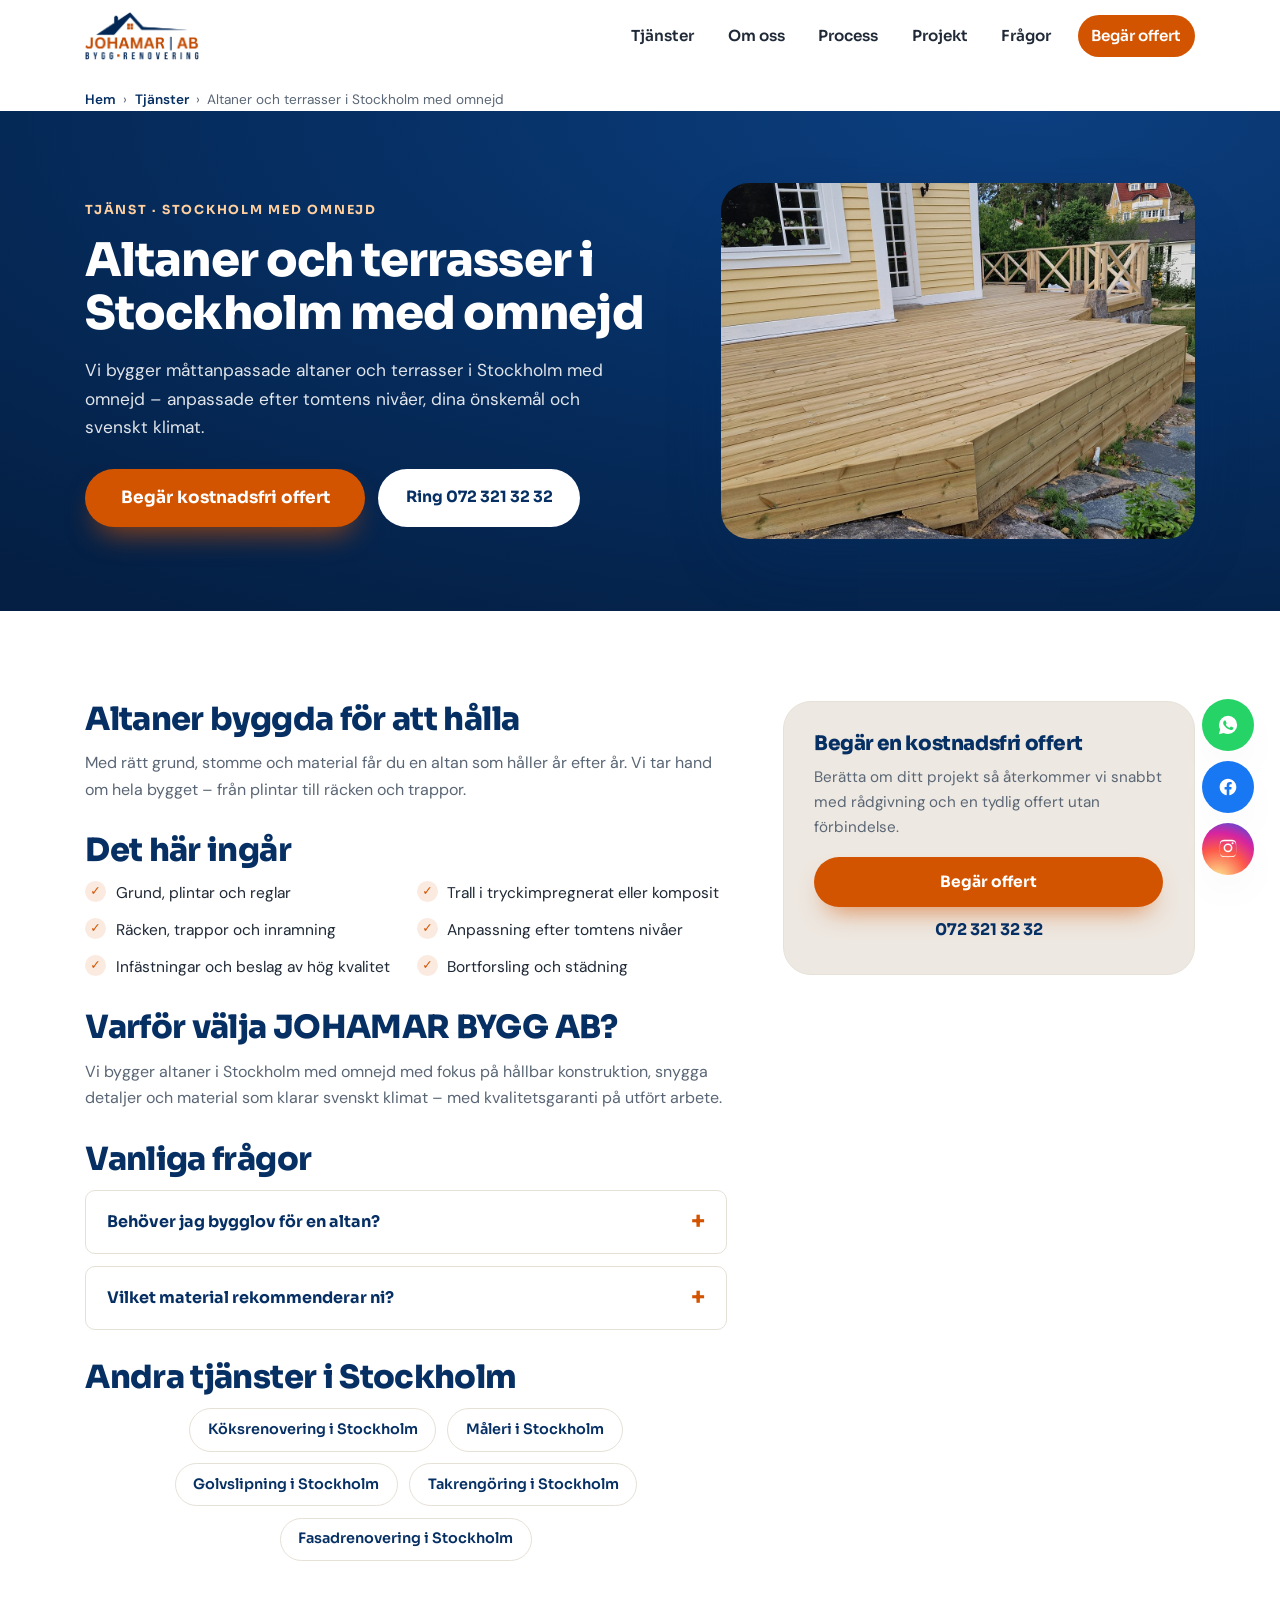
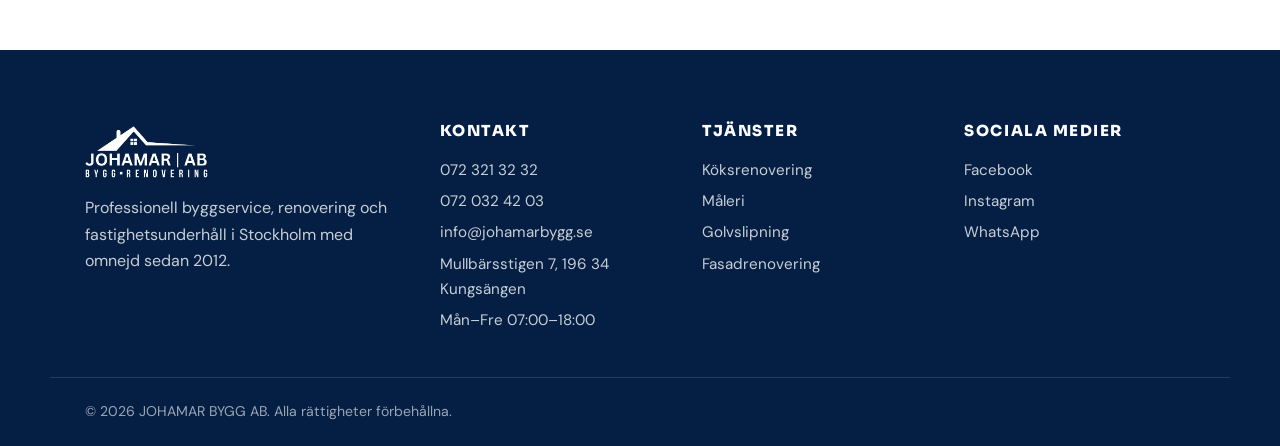
==== altan-terrass-stockholm.html @ b58e9bb3 "Initial commit: JOHAMAR BYGG AB – webbplats Enkelsidig sajt (HTML/CSS/JS) med tjänster, projektgalle" ====
<!doctype html>
<html lang="sv">
  <head>
    <meta charset="utf-8">
    <meta name="viewport" content="width=device-width, initial-scale=1">
    <title>Altanbygge och terrass i Stockholm med omnejd | JOHAMAR BYGG AB</title>
    <meta name="description" content="Altanbygge och terrasser i Stockholm med omnejd. Måttbyggda altaner i trä för svenskt klimat och lång hållbarhet. Begär kostnadsfri offert.">
    <meta name="theme-color" content="#062f63">
    <link rel="canonical" href="https://johamarbygg.se/altan-terrass-stockholm.html">
    <meta property="og:type" content="article">
    <meta property="og:title" content="Altanbygge och terrass i Stockholm med omnejd | JOHAMAR BYGG AB">
    <meta property="og:description" content="Altanbygge och terrasser i Stockholm med omnejd. Måttbyggda altaner i trä för svenskt klimat och lång hållbarhet. Begär kostnadsfri offert.">
    <meta property="og:image" content="assets/projects/altan-terrass-stockholm.jpg">
    <meta property="og:locale" content="sv_SE">
    <link rel="icon" href="assets/favicon.ico" sizes="any">
    <link rel="icon" type="image/png" sizes="32x32" href="assets/favicon-32.png">
    <link rel="apple-touch-icon" sizes="180x180" href="assets/apple-touch-icon.png">
    <link rel="preconnect" href="https://fonts.googleapis.com">
    <link rel="preconnect" href="https://fonts.gstatic.com" crossorigin>
    <link rel="stylesheet" href="https://fonts.googleapis.com/css2?family=Sora:wght@600;700;800&family=DM+Sans:wght@400;500;600&display=swap">
    <link rel="stylesheet" href="styles.css">
    <script type="application/ld+json">
    {"@context":"https://schema.org","@type":"Service","name":"Altaner och terrasser","serviceType":"Altaner och terrasser","description":"Altanbygge och terrasser i Stockholm med omnejd. Måttbyggda altaner i trä för svenskt klimat och lång hållbarhet. Begär kostnadsfri offert.","image":"https://johamarbygg.se/assets/projects/altan-terrass-stockholm.jpg","areaServed":["Stockholm","Stockholm med omnejd"],"provider":{"@type":"HomeAndConstructionBusiness","name":"JOHAMAR BYGG AB","telephone":"+46723213232","email":"info@johamarbygg.se","url":"https://johamarbygg.se/","address":{"@type":"PostalAddress","streetAddress":"Mullbärsstigen 7","postalCode":"196 34","addressLocality":"Kungsängen","addressCountry":"SE"}}}
    </script>
    <script type="application/ld+json">
    {"@context":"https://schema.org","@type":"BreadcrumbList","itemListElement":[{"@type":"ListItem","position":1,"name":"Hem","item":"https://johamarbygg.se/"},{"@type":"ListItem","position":2,"name":"Tjänster","item":"https://johamarbygg.se/#tjanster"},{"@type":"ListItem","position":3,"name":"Altaner och terrasser i Stockholm med omnejd"}]}
    </script>
  </head>
  <body>
    <a class="skip-link" href="#main">Hoppa till innehåll</a>

    <header class="site-header" data-header>
      <nav class="nav container" aria-label="Huvudmeny">
        <a class="brand" href="index.html" aria-label="JOHAMAR BYGG AB startsida">
          <img class="brand-logo" src="assets/logo-johamar-full.png" alt="JOHAMAR BYGG AB – Bygg & Renovering logotyp" width="190" height="80">
        </a>
        <button class="nav-toggle" type="button" aria-label="Öppna meny" aria-expanded="false" aria-controls="nav-menu" data-nav-toggle>
          <span></span><span></span><span></span>
        </button>
        <div class="nav-menu" id="nav-menu" data-nav-menu>
          <a href="index.html#tjanster">Tjänster</a>
          <a href="index.html#om-oss">Om oss</a>
          <a href="index.html#process">Process</a>
          <a href="index.html#projekt">Projekt</a>
          <a href="index.html#faq">Frågor</a>
          <a href="index.html#kontakt" class="nav-cta">Begär offert</a>
        </div>
      </nav>
    </header>

    <nav class="breadcrumb container" aria-label="Brödsmulor">
      <ol>
        <li><a href="index.html">Hem</a></li>
        <li><a href="index.html#tjanster">Tjänster</a></li>
        <li aria-current="page">Altaner och terrasser i Stockholm med omnejd</li>
      </ol>
    </nav>

    <main id="main">
      <section class="lp-hero">
        <div class="container">
          <div class="lp-hero-text">
            <p class="eyebrow eyebrow-light">Tjänst · Stockholm med omnejd</p>
            <h1>Altaner och terrasser i Stockholm med omnejd</h1>
            <p class="lp-hero-lead">Vi bygger måttanpassade altaner och terrasser i Stockholm med omnejd – anpassade efter tomtens nivåer, dina önskemål och svenskt klimat.</p>
            <div class="lp-hero-actions">
              <a class="btn btn-primary btn-lg" href="index.html#kontakt">Begär kostnadsfri offert</a>
              <a class="btn btn-secondary" href="tel:+46723213232">Ring 072 321 32 32</a>
            </div>
          </div>
          <div class="lp-hero-media">
            <img src="assets/projects/altan-terrass-stockholm.jpg" alt="Nybyggd altan och terrass i trä vid villa i Stockholm med omnejd – JOHAMAR BYGG AB" width="1200" height="1600" fetchpriority="high">
          </div>
        </div>
      </section>

      <section class="section">
        <div class="container lp-layout">
          <div class="lp-body">
            <h2>Altaner byggda för att hålla</h2>
            <p>Med rätt grund, stomme och material får du en altan som håller år efter år. Vi tar hand om hela bygget – från plintar till räcken och trappor.</p>
            <h2>Det här ingår</h2>
            <ul class="lp-checklist"><li>Grund, plintar och reglar</li>
              <li>Trall i tryckimpregnerat eller komposit</li>
              <li>Räcken, trappor och inramning</li>
              <li>Anpassning efter tomtens nivåer</li>
              <li>Infästningar och beslag av hög kvalitet</li>
              <li>Bortforsling och städning</li></ul>
            <h2>Varför välja JOHAMAR BYGG AB?</h2>
            <p>Vi bygger altaner i Stockholm med omnejd med fokus på hållbar konstruktion, snygga detaljer och material som klarar svenskt klimat – med kvalitetsgaranti på utfört arbete.</p>
            <h2>Vanliga frågor</h2>
            <div class="faq-list"><details><summary>Behöver jag bygglov för en altan?</summary><p>Det beror på höjd, storlek och placering. Vi hjälper dig att bedöma om bygglov eller anmälan krävs.</p></details>
              <details><summary>Vilket material rekommenderar ni?</summary><p>Vi använder tryckimpregnerat trä eller komposit beroende på dina önskemål om utseende och underhåll.</p></details></div>
            <h2>Andra tjänster i Stockholm</h2>
            <ul class="lp-links"><li><a class="lp-link-pill" href="koksrenovering-stockholm.html">Köksrenovering i Stockholm</a></li>
              <li><a class="lp-link-pill" href="maleri-stockholm.html">Måleri i Stockholm</a></li>
              <li><a class="lp-link-pill" href="golvslipning-stockholm.html">Golvslipning i Stockholm</a></li>
              <li><a class="lp-link-pill" href="takrengoring-stockholm.html">Takrengöring i Stockholm</a></li>
              <li><a class="lp-link-pill" href="fasadrenovering-stockholm.html">Fasadrenovering i Stockholm</a></li></ul>
          </div>
          <aside class="lp-aside">
            <h2>Begär en kostnadsfri offert</h2>
            <p>Berätta om ditt projekt så återkommer vi snabbt med rådgivning och en tydlig offert utan förbindelse.</p>
            <a class="btn btn-primary" href="index.html#kontakt">Begär offert</a>
            <a class="lp-aside-phone" href="tel:+46723213232">072 321 32 32</a>
          </aside>
        </div>
      </section>
    </main>

    <footer class="site-footer">
      <div class="container footer-grid">
        <div>
          <a class="brand footer-brand" href="index.html" aria-label="JOHAMAR BYGG AB startsida">
            <img class="brand-logo footer-logo" src="assets/logo-johamar-full.png" alt="JOHAMAR BYGG AB – Bygg & Renovering logotyp" width="190" height="80">
          </a>
          <p>Professionell byggservice, renovering och fastighetsunderhåll i Stockholm med omnejd sedan 2012.</p>
        </div>
        <div>
          <h2>Kontakt</h2>
          <a href="tel:+46723213232">072 321 32 32</a>
          <a href="tel:+46720324203">072 032 42 03</a>
          <a href="mailto:info@johamarbygg.se">info@johamarbygg.se</a>
          <span>Mullbärsstigen 7, 196 34 Kungsängen</span>
          <span>Mån–Fre 07:00–18:00</span>
        </div>
        <div>
          <h2>Tjänster</h2>
          <a href="koksrenovering-stockholm.html">Köksrenovering</a>
          <a href="maleri-stockholm.html">Måleri</a>
          <a href="golvslipning-stockholm.html">Golvslipning</a>
          <a href="fasadrenovering-stockholm.html">Fasadrenovering</a>
        </div>
        <div>
          <h2>Sociala medier</h2>
          <a href="https://www.facebook.com/profile.php?id=100091965529718" target="_blank" rel="noopener">Facebook</a>
          <a href="https://www.instagram.com/johamarbygg" target="_blank" rel="noopener">Instagram</a>
          <a href="https://wa.me/46723213232" target="_blank" rel="noopener">WhatsApp</a>
        </div>
      </div>
      <div class="container footer-bottom">
        <span>&copy; <span data-year></span> JOHAMAR BYGG AB. Alla rättigheter förbehållna.</span>
      </div>
    </footer>

    <div class="floating-actions" aria-label="Snabbkontakt">
      <a class="float-btn whatsapp" href="https://wa.me/46723213232" target="_blank" rel="noopener" aria-label="Kontakta oss på WhatsApp">
        <svg viewBox="0 0 24 24" width="22" height="22" aria-hidden="true" focusable="false"><path fill="currentColor" d="M12.04 2A9.93 9.93 0 0 0 2.1 11.94a9.82 9.82 0 0 0 1.34 4.96L2 22l5.25-1.38a9.94 9.94 0 0 0 4.79 1.22h.01A9.93 9.93 0 0 0 22 11.95 9.93 9.93 0 0 0 12.04 2Zm5.8 14.06c-.24.69-1.4 1.32-1.94 1.36-.5.05-.98.23-3.3-.69-2.78-1.1-4.55-3.96-4.69-4.14-.14-.18-1.13-1.5-1.13-2.86 0-1.36.71-2.03.97-2.31.24-.27.53-.34.71-.34l.51.01c.16.01.39-.06.6.46.24.58.81 2 .88 2.15.07.14.12.31.02.49-.09.18-.14.29-.27.45-.14.16-.29.36-.41.48-.14.14-.28.29-.12.57.16.27.71 1.17 1.53 1.9 1.05.94 1.94 1.23 2.21 1.37.27.14.43.12.59-.07.16-.18.68-.79.86-1.07.18-.27.36-.22.6-.13.24.09 1.55.73 1.81.86.27.14.45.2.51.31.07.11.07.64-.17 1.32Z"/></svg>
      </a>
      <a class="float-btn facebook" href="https://www.facebook.com/profile.php?id=100091965529718" target="_blank" rel="noopener" aria-label="Besök oss på Facebook">
        <svg viewBox="0 0 24 24" width="20" height="20" aria-hidden="true" focusable="false"><path fill="currentColor" d="M22 12.06C22 6.5 17.52 2 12 2S2 6.5 2 12.06c0 5 3.66 9.15 8.44 9.94v-7.03H7.9v-2.9h2.54V9.85c0-2.51 1.49-3.9 3.78-3.9 1.1 0 2.24.2 2.24.2v2.46h-1.26c-1.24 0-1.63.78-1.63 1.57v1.88h2.78l-.44 2.9h-2.34V22c4.78-.79 8.43-4.94 8.43-9.94Z"/></svg>
      </a>
      <a class="float-btn instagram" href="https://www.instagram.com/johamarbygg" target="_blank" rel="noopener" aria-label="Besök oss på Instagram">
        <svg viewBox="0 0 24 24" width="20" height="20" aria-hidden="true" focusable="false"><path fill="currentColor" d="M12 2.16c3.2 0 3.58.01 4.85.07 1.17.05 1.8.25 2.23.41.56.22.96.48 1.38.9.42.42.68.82.9 1.38.16.42.36 1.06.41 2.23.06 1.27.07 1.65.07 4.85s-.01 3.58-.07 4.85c-.05 1.17-.25 1.8-.41 2.23-.22.56-.48.96-.9 1.38-.42.42-.82.68-1.38.9-.42.16-1.06.36-2.23.41-1.27.06-1.65.07-4.85.07s-3.58-.01-4.85-.07c-1.17-.05-1.8-.25-2.23-.41a3.72 3.72 0 0 1-1.38-.9 3.72 3.72 0 0 1-.9-1.38c-.16-.42-.36-1.06-.41-2.23C2.17 15.58 2.16 15.2 2.16 12s.01-3.58.07-4.85c.05-1.17.25-1.8.41-2.23.22-.56.48-.96.9-1.38.42-.42.82-.68 1.38-.9.42-.16 1.06-.36 2.23-.41C8.42 2.17 8.8 2.16 12 2.16Zm0 1.62c-3.15 0-3.5.01-4.74.07-1.14.05-1.76.24-2.17.4-.55.21-.94.47-1.35.88-.41.41-.67.8-.88 1.35-.16.41-.35 1.03-.4 2.17-.06 1.24-.07 1.59-.07 4.74s.01 3.5.07 4.74c.05 1.14.24 1.76.4 2.17.21.55.47.94.88 1.35.41.41.8.67 1.35.88.41.16 1.03.35 2.17.4 1.24.06 1.59.07 4.74.07s3.5-.01 4.74-.07c1.14-.05 1.76-.24 2.17-.4.55-.21.94-.47 1.35-.88.41-.41.67-.8.88-1.35.16-.41.35-1.03.4-2.17.06-1.24.07-1.59.07-4.74s-.01-3.5-.07-4.74c-.05-1.14-.24-1.76-.4-2.17a3.64 3.64 0 0 0-.88-1.35 3.64 3.64 0 0 0-1.35-.88c-.41-.16-1.03-.35-2.17-.4-1.24-.06-1.59-.07-4.74-.07Zm0 2.76a5.3 5.3 0 1 0 0 10.6 5.3 5.3 0 0 0 0-10.6Zm0 8.74a3.44 3.44 0 1 1 0-6.88 3.44 3.44 0 0 1 0 6.88Zm6.74-8.94a1.24 1.24 0 1 1-2.48 0 1.24 1.24 0 0 1 2.48 0Z"/></svg>
      </a>
    </div>

    <script src="script.js" defer></script>
  </body>
</html>
---- styles.css ----
/* ===========================================================
   JOHAMAR BYGG AB — styles.css
   Premium, mobil-först, byggfirma i Stockholm
   =========================================================== */

:root {
  /* Varumärkesfärger från logotypen */
  --brand: #062f63;          /* marinblå */
  --brand-dark: #041f43;
  --brand-2: #d35400;        /* orange */
  --brand-2-dark: #b8480a;

  /* Neutraler */
  --ink: #1f2937;
  --muted: #5a6675;
  --line: #e6e1d7;
  --bg: #ffffff;
  --bg-soft: #f4f1ea;       /* varm greige */
  --bg-panel: #ece7dd;      /* greige panel */
  --canvas: #ede8e1;        /* off-white från publicerad sajt */
  --white: #ffffff;

  /* Form & yta */
  --radius: 16px;
  --radius-sm: 10px;
  --radius-lg: 28px;
  --shadow-sm: 0 2px 8px rgba(6, 47, 99, 0.06);
  --shadow: 0 18px 40px -20px rgba(6, 47, 99, 0.35);
  --shadow-lg: 0 30px 70px -30px rgba(6, 47, 99, 0.45);

  /* Typografi */
  --font-head: "Sora", system-ui, -apple-system, "Segoe UI", sans-serif;
  --font-body: "DM Sans", system-ui, -apple-system, "Segoe UI", sans-serif;

  /* Layout */
  --container: 1180px;
  --gutter: clamp(1.1rem, 4vw, 2.2rem);
  --section-y: clamp(3.5rem, 7vw, 6rem);

  --transition: 220ms cubic-bezier(0.4, 0, 0.2, 1);
}

/* ---------- Reset ---------- */
*,
*::before,
*::after { box-sizing: border-box; }

* { margin: 0; }

html {
  scroll-behavior: smooth;
  scroll-padding-top: 88px;
  -webkit-text-size-adjust: 100%;
}

body {
  font-family: var(--font-body);
  color: var(--ink);
  background: var(--bg);
  line-height: 1.65;
  font-size: 1rem;
  -webkit-font-smoothing: antialiased;
  text-rendering: optimizeLegibility;
}

img {
  max-width: 100%;
  display: block;
  height: auto;
}

a { color: inherit; text-decoration: none; }

h1, h2, h3 {
  font-family: var(--font-head);
  line-height: 1.15;
  color: var(--brand);
  letter-spacing: -0.02em;
  font-weight: 800;
}

@media (prefers-reduced-motion: reduce) {
  html { scroll-behavior: auto; }
  *, *::before, *::after {
    animation-duration: 0.01ms !important;
    transition-duration: 0.01ms !important;
  }
}

/* ---------- Hjälpklasser ---------- */
.container {
  width: 100%;
  max-width: var(--container);
  margin-inline: auto;
  padding-inline: var(--gutter);
}

.section {
  padding-block: var(--section-y);
}

.section-heading {
  max-width: 680px;
  margin-bottom: clamp(2rem, 4vw, 3rem);
}

.section-heading h2 { font-size: clamp(1.7rem, 3.5vw, 2.5rem); }

.section-heading p {
  margin-top: 0.85rem;
  color: var(--muted);
  font-size: 1.05rem;
}

.eyebrow {
  display: inline-block;
  font-family: var(--font-head);
  font-weight: 700;
  font-size: 0.78rem;
  text-transform: uppercase;
  letter-spacing: 0.14em;
  color: var(--brand-2);
  margin-bottom: 0.85rem;
}

.eyebrow-light { color: #ffcf9e; }

.text-link {
  display: inline-flex;
  align-items: center;
  gap: 0.4rem;
  font-weight: 600;
  color: var(--brand-2);
  border-bottom: 2px solid transparent;
  transition: border-color var(--transition);
}
.text-link::after { content: "→"; transition: transform var(--transition); }
.text-link:hover { border-color: var(--brand-2); }
.text-link:hover::after { transform: translateX(3px); }

.skip-link {
  position: absolute;
  left: -999px;
  top: 0;
  z-index: 200;
  background: var(--brand);
  color: var(--white);
  padding: 0.7rem 1.1rem;
  border-radius: 0 0 var(--radius-sm) 0;
}
.skip-link:focus { left: 0; }

/* ---------- Knappar ---------- */
.btn {
  --btn-bg: var(--brand-2);
  --btn-fg: var(--white);
  display: inline-flex;
  align-items: center;
  justify-content: center;
  gap: 0.5rem;
  font-family: var(--font-head);
  font-weight: 700;
  font-size: 0.97rem;
  line-height: 1;
  padding: 0.95rem 1.6rem;
  border-radius: 999px;
  border: 2px solid transparent;
  background: var(--btn-bg);
  color: var(--btn-fg);
  cursor: pointer;
  transition: transform var(--transition), box-shadow var(--transition),
    background var(--transition), color var(--transition);
}
.btn:hover { transform: translateY(-2px); }
.btn:focus-visible {
  outline: 3px solid var(--brand-2);
  outline-offset: 3px;
}

.btn-primary {
  --btn-bg: var(--brand-2);
  box-shadow: 0 14px 26px -12px rgba(211, 84, 0, 0.7);
}
.btn-primary:hover { background: var(--brand-2-dark); }

.btn-secondary {
  --btn-bg: var(--white);
  --btn-fg: var(--brand);
}
.btn-secondary:hover { background: #eef2f8; }

.btn-ghost {
  --btn-bg: transparent;
  --btn-fg: var(--white);
  border-color: rgba(255, 255, 255, 0.55);
}
.btn-ghost:hover { background: rgba(255, 255, 255, 0.12); }

.btn-dark {
  --btn-bg: var(--brand);
  --btn-fg: var(--white);
}
.btn-dark:hover { background: var(--brand-dark); }

.full { width: 100%; }

/* Större primär-CTA för konvertering */
.btn-lg {
  padding: 1.15rem 2.1rem;
  font-size: 1.06rem;
  box-shadow: 0 16px 30px -12px rgba(211, 84, 0, 0.75);
}

/* ---------- Header / Navigation ---------- */
.site-header {
  position: sticky;
  top: 0;
  z-index: 100;
  background: rgba(255, 255, 255, 0.82);
  backdrop-filter: saturate(180%) blur(12px);
  border-bottom: 1px solid transparent;
  transition: box-shadow var(--transition), border-color var(--transition),
    background var(--transition);
}
.site-header.is-scrolled {
  box-shadow: var(--shadow-sm);
  border-bottom-color: var(--line);
  background: rgba(255, 255, 255, 0.95);
}

.nav {
  display: flex;
  align-items: center;
  justify-content: space-between;
  gap: 1rem;
  min-height: 72px;
}

.brand {
  display: inline-flex;
  align-items: center;
  gap: 0.65rem;
  font-family: var(--font-head);
  font-weight: 800;
  color: var(--brand);
  letter-spacing: -0.01em;
}
.brand-logo {
  height: 48px;
  width: auto;
  object-fit: contain;
}
.brand-text { font-size: 1.05rem; white-space: nowrap; }

.nav-menu {
  display: flex;
  align-items: center;
  gap: 0.4rem;
}
.nav-menu a {
  font-family: var(--font-head);
  font-weight: 600;
  font-size: 0.95rem;
  color: var(--ink);
  padding: 0.55rem 0.85rem;
  border-radius: 999px;
  transition: color var(--transition), background var(--transition);
}
.nav-menu a:hover { color: var(--brand-2); background: var(--bg-soft); }
.nav-menu .nav-cta {
  background: var(--brand-2);
  color: var(--white);
  margin-left: 0.4rem;
}
.nav-menu .nav-cta:hover { background: var(--brand-2-dark); color: var(--white); }

.nav-toggle {
  display: none;
  flex-direction: column;
  justify-content: center;
  gap: 5px;
  width: 46px;
  height: 46px;
  padding: 0;
  border: 1px solid var(--line);
  background: var(--white);
  border-radius: 12px;
  cursor: pointer;
}
.nav-toggle span {
  display: block;
  width: 22px;
  height: 2px;
  margin-inline: auto;
  background: var(--brand);
  border-radius: 2px;
  transition: transform var(--transition), opacity var(--transition);
}
.nav-toggle[aria-expanded="true"] span:nth-child(1) { transform: translateY(7px) rotate(45deg); }
.nav-toggle[aria-expanded="true"] span:nth-child(2) { opacity: 0; }
.nav-toggle[aria-expanded="true"] span:nth-child(3) { transform: translateY(-7px) rotate(-45deg); }

/* ---------- Hero ---------- */
.hero {
  position: relative;
  display: flex;
  align-items: center;
  min-height: clamp(560px, 88vh, 760px);
  color: var(--white);
  overflow: hidden;
}
@media (max-height: 820px) {
  .hero { align-items: flex-start; }
}
.hero-media { position: absolute; inset: 0; z-index: -2; }
.hero-media img { width: 100%; height: 100%; object-fit: cover; }
.hero-overlay {
  position: absolute;
  inset: 0;
  z-index: -1;
  background:
    linear-gradient(105deg, rgba(4, 24, 53, 0.92) 0%, rgba(6, 47, 99, 0.78) 45%, rgba(6, 47, 99, 0.30) 100%);
}
.hero-content { padding-block: clamp(3rem, 8vw, 5rem); max-width: 760px; }
.hero h1 {
  color: var(--white);
  font-size: clamp(2.1rem, 5.2vw, 3.5rem);
  margin-bottom: 1.1rem;
}
.hero-lead {
  font-size: clamp(1.05rem, 2.2vw, 1.25rem);
  color: rgba(255, 255, 255, 0.9);
  max-width: 620px;
  margin-bottom: 1.8rem;
}
.hero-actions {
  display: flex;
  flex-wrap: wrap;
  gap: 0.8rem;
  margin-bottom: 1rem;
}
/* Trygghetsrad direkt under CTA:erna */
.hero-reassure {
  display: inline-flex;
  align-items: center;
  gap: 0.5rem;
  margin-bottom: 1.6rem;
  font-size: 0.92rem;
  font-weight: 500;
  color: rgba(255, 255, 255, 0.92);
}
.hero-reassure::before {
  content: "✓";
  display: inline-grid;
  place-items: center;
  width: 20px;
  height: 20px;
  border-radius: 50%;
  background: var(--brand-2);
  color: var(--white);
  font-size: 0.72rem;
  font-weight: 700;
}
.trust-row {
  display: flex;
  flex-wrap: wrap;
  gap: 0.6rem 1.5rem;
  list-style: none;
  padding: 0;
}
.trust-row li {
  position: relative;
  padding-left: 1.4rem;
  font-size: 0.92rem;
  font-weight: 500;
  color: rgba(255, 255, 255, 0.92);
}
.trust-row li::before {
  content: "";
  position: absolute;
  left: 0;
  top: 50%;
  transform: translateY(-50%);
  width: 8px;
  height: 8px;
  border-radius: 50%;
  background: var(--brand-2);
  box-shadow: 0 0 0 4px rgba(211, 84, 0, 0.25);
}

/* ---------- Intro-band ---------- */
.intro-band {
  background: var(--brand);
  color: var(--white);
}
.contact-strip {
  display: flex;
  flex-wrap: wrap;
  align-items: center;
  justify-content: space-between;
  gap: 1.2rem;
  padding-block: 1.6rem;
}
.contact-strip strong {
  display: block;
  font-family: var(--font-head);
  font-size: 1.15rem;
}
.contact-strip span { color: rgba(255, 255, 255, 0.82); font-size: 0.97rem; }

/* ---------- Tjänster ---------- */
.service-grid {
  display: grid;
  grid-template-columns: repeat(3, 1fr);
  gap: 1.1rem;
}
.service-card {
  position: relative;
  display: flex;
  flex-direction: column;
  background: var(--white);
  border: 1px solid var(--line);
  border-radius: var(--radius);
  overflow: hidden;
  transition: transform var(--transition), box-shadow var(--transition),
    border-color var(--transition);
}
.service-card:hover {
  transform: translateY(-6px);
  box-shadow: var(--shadow-lg);
  border-color: transparent;
}
/* Foto överst i kortet */
.service-photo {
  position: relative;
  aspect-ratio: 4 / 3;
  overflow: hidden;
  background: var(--bg-soft);
}
.service-photo img {
  width: 100%;
  height: 100%;
  object-fit: cover;
  transition: transform 500ms ease;
}
.service-card:hover .service-photo img { transform: scale(1.05); }
/* Markerad tjänst */
.featured-badge {
  position: absolute;
  top: 0.8rem;
  left: 0.8rem;
  z-index: 1;
  background: var(--brand-2);
  color: var(--white);
  font-family: var(--font-head);
  font-weight: 700;
  font-size: 0.72rem;
  letter-spacing: 0.04em;
  padding: 0.32rem 0.72rem;
  border-radius: 999px;
}
.service-card.featured { border-color: var(--brand-2); }
.service-body {
  display: flex;
  flex-direction: column;
  flex: 1;
  padding: 1.4rem 1.5rem 1.6rem;
}
.service-card h3 { font-size: 1.2rem; margin-bottom: 0.25rem; }
.service-tagline {
  font-family: var(--font-head);
  font-weight: 600;
  font-size: 0.9rem;
  color: var(--brand-2);
  margin-bottom: 0.6rem;
}
.service-card .service-body p { color: var(--muted); font-size: 0.96rem; }

/* "Läs mer om varje tjänst i Stockholm" – pill-länkar */
.service-lp-links {
  margin-top: clamp(2rem, 4vw, 2.8rem);
  text-align: center;
}
.service-lp-title {
  font-size: 1.05rem;
  color: var(--brand);
  margin-bottom: 1rem;
}
.lp-links {
  list-style: none;
  display: flex;
  flex-wrap: wrap;
  justify-content: center;
  gap: 0.7rem;
  padding: 0;
  margin: 0;
}
.lp-link-pill {
  display: inline-block;
  font-family: var(--font-head);
  font-weight: 600;
  font-size: 0.9rem;
  color: var(--brand);
  background: var(--white);
  border: 1px solid var(--line);
  border-radius: 999px;
  padding: 0.55rem 1.1rem;
  cursor: pointer;
  transition: background var(--transition), color var(--transition),
    border-color var(--transition), transform var(--transition);
}
.lp-link-pill:hover {
  background: var(--brand);
  color: var(--white);
  border-color: var(--brand);
  transform: translateY(-2px);
}
.lp-link-pill:focus-visible {
  outline: 3px solid var(--brand-2);
  outline-offset: 2px;
}

/* ---------- Om oss (split) ---------- */
.split-section { background: var(--bg-soft); }
.split {
  display: grid;
  grid-template-columns: 1.3fr 1fr;
  gap: clamp(2rem, 5vw, 4rem);
  align-items: center;
}
.split-text h2 { font-size: clamp(1.7rem, 3.5vw, 2.4rem); margin-bottom: 1rem; }
.split-text p { color: var(--muted); margin-bottom: 1rem; }
.stats-panel {
  display: grid;
  gap: 1rem;
  background: var(--brand);
  color: var(--white);
  border-radius: var(--radius-lg);
  padding: clamp(1.6rem, 3vw, 2.4rem);
  box-shadow: var(--shadow);
}
.stats-panel div {
  display: flex;
  flex-direction: column;
  gap: 0.15rem;
  padding-bottom: 1rem;
  border-bottom: 1px solid rgba(255, 255, 255, 0.16);
}
.stats-panel div:last-child { padding-bottom: 0; border-bottom: 0; }
.stats-panel strong {
  font-family: var(--font-head);
  font-size: clamp(1.9rem, 4vw, 2.6rem);
  color: var(--white);
  line-height: 1;
}
.stats-panel span { color: rgba(255, 255, 255, 0.82); font-size: 0.95rem; }

/* ---------- Fördelar ---------- */
.benefit-grid {
  display: grid;
  grid-template-columns: repeat(auto-fit, minmax(290px, 1fr));
  gap: 1.4rem;
}
.benefit-card {
  position: relative;
  background: var(--white);
  border: 1px solid var(--line);
  border-radius: var(--radius);
  padding: 2rem 1.8rem;
  overflow: hidden;
  transition: transform 320ms cubic-bezier(0.16, 1, 0.3, 1),
    box-shadow 320ms ease, border-color 320ms ease;
}
/* Orange accentlinje upptill vid hover */
.benefit-card::before {
  content: "";
  position: absolute;
  top: 0;
  left: 0;
  right: 0;
  height: 3px;
  background: linear-gradient(to right, var(--brand-2), #ff8a3d);
  transform: scaleX(0);
  transform-origin: left;
  transition: transform 380ms cubic-bezier(0.16, 1, 0.3, 1);
}
.benefit-card:hover,
.benefit-card:focus-within {
  transform: translateY(-8px);
  box-shadow: var(--shadow-lg);
  border-color: transparent;
}
.benefit-card:hover::before,
.benefit-card:focus-within::before { transform: scaleX(1); }

.benefit-ico {
  display: inline-grid;
  place-items: center;
  width: 56px;
  height: 56px;
  border-radius: 16px;
  margin-bottom: 1.1rem;
  background: rgba(211, 84, 0, 0.1);
  color: var(--brand-2);
  transition: background 320ms ease, color 320ms ease, transform 320ms cubic-bezier(0.16, 1, 0.3, 1);
}
.benefit-card:hover .benefit-ico,
.benefit-card:focus-within .benefit-ico {
  background: var(--brand-2);
  color: var(--white);
  transform: translateY(-2px) rotate(-6deg) scale(1.06);
}
.benefit-card h3 { font-size: 1.18rem; margin-bottom: 0.55rem; }
.benefit-card p { color: var(--muted); font-size: 0.96rem; }

@media (prefers-reduced-motion: reduce) {
  .benefit-card,
  .benefit-card::before,
  .benefit-ico { transition: none; }
  .benefit-card:hover { transform: none; }
  .benefit-card:hover .benefit-ico { transform: none; }
}

/* Avslutande rad + CTA */
.benefits-footer {
  margin-top: clamp(2rem, 4vw, 2.8rem);
  text-align: center;
  padding: clamp(1.6rem, 3vw, 2.2rem);
  background: var(--canvas);
  border: 1px solid var(--line);
  border-radius: var(--radius-lg);
}
.benefits-footer p {
  color: var(--muted);
  font-size: 1.02rem;
  max-width: 640px;
  margin: 0 auto 1.2rem;
}

/* ---------- Process (mörk tidslinje) ---------- */
.process-section {
  position: relative;
  background: radial-gradient(120% 90% at 50% 0%, #0c3f80 0%, var(--brand) 38%, var(--brand-dark) 100%);
  color: var(--white);
  overflow: hidden;
}
.process-glow {
  position: absolute;
  top: 38%;
  left: 50%;
  width: min(900px, 90%);
  height: 320px;
  transform: translate(-50%, -50%);
  background: radial-gradient(ellipse at center, rgba(76, 145, 224, 0.35) 0%, rgba(76, 145, 224, 0) 70%);
  pointer-events: none;
}
.process-section .container { position: relative; z-index: 1; }
.section-heading.center { margin-inline: auto; text-align: center; }
.process-section .section-heading h2 { color: var(--white); }
.process-section .section-heading p { color: rgba(255, 255, 255, 0.82); }

.process-timeline {
  list-style: none;
  padding: 0;
  margin: clamp(2.5rem, 5vw, 3.5rem) 0 0;
  display: grid;
  grid-template-columns: repeat(4, 1fr);
  gap: 1.5rem;
  position: relative;
}
/* Förbindelselinje bakom ikonerna */
.process-timeline::before {
  content: "";
  position: absolute;
  top: 44px;
  left: 12.5%;
  right: 12.5%;
  height: 2px;
  background: linear-gradient(to right, var(--brand-2) 0%, #7aa7df 60%, rgba(122, 167, 223, 0.25) 100%);
  z-index: 0;
}
.proc-step {
  position: relative;
  z-index: 1;
  text-align: center;
  padding-inline: 0.4rem;
}
.proc-icon {
  position: relative;
  width: 88px;
  height: 88px;
  margin: 0 auto 1.3rem;
  display: grid;
  place-items: center;
  border-radius: 50%;
  color: var(--brand-2);
  background: radial-gradient(circle at 50% 40%, rgba(6, 47, 99, 0.9), var(--brand-dark));
  border: 2px solid var(--brand-2);
  box-shadow: 0 0 0 6px rgba(211, 84, 0, 0.12), 0 16px 30px -16px rgba(0, 0, 0, 0.6);
  transition: transform 360ms cubic-bezier(0.16, 1, 0.3, 1),
    box-shadow 360ms ease, border-color 360ms ease;
}
.proc-icon svg {
  transition: transform 360ms cubic-bezier(0.16, 1, 0.3, 1);
}
.proc-step:hover .proc-icon,
.proc-step:focus-within .proc-icon {
  transform: translateY(-6px) scale(1.08);
  border-color: #ff8a3d;
  box-shadow: 0 0 0 9px rgba(211, 84, 0, 0.2), 0 24px 40px -16px rgba(0, 0, 0, 0.7);
}
.proc-step:hover .proc-icon svg,
.proc-step:focus-within .proc-icon svg {
  transform: rotate(-8deg) scale(1.1);
}
.proc-badge {
  position: absolute;
  top: -4px;
  right: -2px;
  width: 28px;
  height: 28px;
  display: grid;
  place-items: center;
  border-radius: 50%;
  background: var(--brand-2);
  color: var(--white);
  font-family: var(--font-head);
  font-weight: 800;
  font-size: 0.85rem;
  border: 3px solid var(--brand-dark);
}
.proc-step h3 {
  color: var(--white);
  font-size: 1.18rem;
  margin-bottom: 0.55rem;
}
.proc-step p {
  color: rgba(255, 255, 255, 0.74);
  font-size: 0.94rem;
}

.process-footer {
  margin-top: clamp(2.5rem, 5vw, 3.5rem);
  text-align: center;
}
.process-footer p {
  color: rgba(255, 255, 255, 0.88);
  font-size: 1.05rem;
  margin-bottom: 1.3rem;
  max-width: 640px;
  margin-inline: auto;
}

/* ---------- Portfolio ---------- */
.portfolio-layout {
  display: grid;
  grid-template-columns: 1.4fr 1fr;
  gap: clamp(1.5rem, 4vw, 3rem);
  align-items: stretch;
}
.portfolio-layout img {
  width: 100%;
  height: 100%;
  min-height: 280px;
  object-fit: cover;
  border-radius: var(--radius-lg);
  box-shadow: var(--shadow);
}
.portfolio-card {
  display: flex;
  flex-direction: column;
  justify-content: center;
  align-items: flex-start;
  gap: 1rem;
  background: var(--bg-panel);
  border-radius: var(--radius-lg);
  padding: clamp(1.8rem, 4vw, 2.6rem);
}
.portfolio-card h3 { font-size: clamp(1.4rem, 3vw, 1.8rem); }
.portfolio-card p { color: var(--muted); }

/* ---------- Testimonials ---------- */
.testimonial-grid {
  display: grid;
  grid-template-columns: repeat(auto-fit, minmax(270px, 1fr));
  gap: 1.2rem;
}
.testimonial {
  background: var(--white);
  border: 1px solid var(--line);
  border-radius: var(--radius);
  padding: 1.8rem 1.6rem;
  box-shadow: var(--shadow-sm);
}
.testimonial blockquote {
  font-size: 1.05rem;
  color: var(--ink);
  position: relative;
  padding-top: 1.6rem;
}
.testimonial blockquote::before {
  content: "“";
  position: absolute;
  top: -0.4rem;
  left: -0.2rem;
  font-family: var(--font-head);
  font-size: 3rem;
  line-height: 1;
  color: var(--brand-2);
  opacity: 0.5;
}
.testimonial figcaption {
  margin-top: 1.1rem;
  font-weight: 600;
  font-family: var(--font-head);
  color: var(--brand);
  font-size: 0.95rem;
}

/* ---------- FAQ ---------- */
.faq-layout {
  display: grid;
  grid-template-columns: 0.9fr 1.1fr;
  gap: clamp(1.5rem, 4vw, 3.5rem);
  align-items: start;
}
.faq-intro h2 { font-size: clamp(1.6rem, 3.2vw, 2.2rem); }
.faq-list { display: grid; gap: 0.8rem; }
.faq-list details {
  background: var(--white);
  border: 1px solid var(--line);
  border-radius: var(--radius-sm);
  padding: 0 1.3rem;
  transition: box-shadow var(--transition), border-color var(--transition);
}
.faq-list details[open] {
  box-shadow: var(--shadow-sm);
  border-color: #cdd6e3;
}
.faq-list summary {
  list-style: none;
  cursor: pointer;
  font-family: var(--font-head);
  font-weight: 700;
  color: var(--brand);
  padding: 1.1rem 2rem 1.1rem 0;
  position: relative;
}
.faq-list summary::-webkit-details-marker { display: none; }
.faq-list summary::after {
  content: "+";
  position: absolute;
  right: 0;
  top: 50%;
  transform: translateY(-50%);
  font-size: 1.5rem;
  color: var(--brand-2);
  transition: transform var(--transition);
}
.faq-list details[open] summary::after { transform: translateY(-50%) rotate(45deg); }
.faq-list details p {
  color: var(--muted);
  padding-bottom: 1.2rem;
  font-size: 0.97rem;
}

/* ---------- Kontakt ---------- */
.contact-section { background: var(--bg-soft); }
.contact-layout {
  display: grid;
  grid-template-columns: 0.9fr 1.1fr;
  gap: clamp(2rem, 5vw, 4rem);
  align-items: start;
}
.contact-info h2 { font-size: clamp(1.7rem, 3.4vw, 2.3rem); margin-bottom: 1rem; }
.contact-info > p { color: var(--muted); margin-bottom: 1.5rem; }
.contact-methods { display: grid; gap: 0.6rem; }
.contact-methods a {
  font-family: var(--font-head);
  font-weight: 600;
  color: var(--brand);
  transition: color var(--transition);
}
.contact-methods a:hover { color: var(--brand-2); }

.contact-form {
  display: grid;
  grid-template-columns: 1fr 1fr;
  gap: 1rem;
  background: var(--white);
  border: 1px solid var(--line);
  border-radius: var(--radius-lg);
  padding: clamp(1.6rem, 3vw, 2.2rem);
  box-shadow: var(--shadow);
}
.contact-form label {
  display: flex;
  flex-direction: column;
  gap: 0.4rem;
  font-family: var(--font-head);
  font-weight: 600;
  font-size: 0.9rem;
  color: var(--brand);
}
.contact-form label.full { grid-column: 1 / -1; }
.contact-form input,
.contact-form select,
.contact-form textarea {
  font-family: var(--font-body);
  font-size: 0.97rem;
  color: var(--ink);
  padding: 0.8rem 0.9rem;
  border: 1px solid var(--line);
  border-radius: var(--radius-sm);
  background: var(--bg-soft);
  transition: border-color var(--transition), box-shadow var(--transition);
  width: 100%;
}
.contact-form input:focus,
.contact-form select:focus,
.contact-form textarea:focus {
  outline: none;
  border-color: var(--brand-2);
  box-shadow: 0 0 0 3px rgba(211, 84, 0, 0.15);
  background: var(--white);
}
.contact-form textarea { resize: vertical; }
.contact-form .btn.full { grid-column: 1 / -1; margin-top: 0.3rem; }

/* ---------- Footer ---------- */
.site-footer {
  background: var(--brand-dark);
  color: rgba(255, 255, 255, 0.78);
  padding-top: clamp(3rem, 6vw, 4.5rem);
}
.footer-grid {
  display: grid;
  grid-template-columns: 1.4fr 1fr 1fr 1fr;
  gap: 2rem;
  padding-bottom: 2.5rem;
}
.footer-brand { color: var(--white); margin-bottom: 0.9rem; }
.footer-logo {
  height: 52px;
  width: auto;
  /* gör den tvåfärgade loggan vit på mörk bakgrund */
  filter: brightness(0) invert(1);
}
.site-footer h2 {
  font-size: 0.95rem;
  text-transform: uppercase;
  letter-spacing: 0.1em;
  color: var(--white);
  margin-bottom: 0.9rem;
}
.footer-grid a,
.footer-grid span {
  display: block;
  color: rgba(255, 255, 255, 0.78);
  padding-block: 0.2rem;
  font-size: 0.95rem;
  transition: color var(--transition);
}
.footer-grid a:hover { color: #ffcf9e; }
.footer-bottom {
  border-top: 1px solid rgba(255, 255, 255, 0.12);
  padding-block: 1.4rem;
  font-size: 0.88rem;
  color: rgba(255, 255, 255, 0.6);
}

/* ---------- Flytande knappar ---------- */
.floating-actions {
  position: fixed;
  right: clamp(0.9rem, 3vw, 1.6rem);
  bottom: clamp(0.9rem, 3vw, 1.6rem);
  z-index: 90;
  display: grid;
  gap: 0.6rem;
}
.float-btn {
  display: inline-flex;
  align-items: center;
  justify-content: center;
  width: 52px;
  height: 52px;
  border-radius: 50%;
  color: var(--white);
  box-shadow: var(--shadow);
  transition: transform var(--transition);
}
.float-btn:hover { transform: scale(1.08); }
.float-btn:focus-visible { outline: 3px solid var(--white); outline-offset: 2px; }
.float-btn.whatsapp { background: #25d366; }
.float-btn.facebook { background: #1877f2; }
.float-btn.instagram {
  background: radial-gradient(circle at 30% 110%, #fdf497, #fd5949 45%, #d6249f 70%, #285aeb 100%);
}

/* ---------- Reveal on scroll ---------- */
.reveal {
  opacity: 0;
  transform: translateY(24px);
  transition: opacity 600ms ease, transform 600ms cubic-bezier(0.16, 1, 0.3, 1);
  will-change: opacity, transform;
}
.reveal.is-visible {
  opacity: 1;
  transform: none;
}
@media (prefers-reduced-motion: reduce) {
  .reveal { opacity: 1; transform: none; transition: none; }
}

/* ---------- Google-badge (hero) ---------- */
.google-badge {
  display: inline-flex;
  align-items: center;
  gap: 0.6rem;
  margin-bottom: 1.6rem;
  padding: 0.55rem 1rem;
  background: rgba(255, 255, 255, 0.95);
  border-radius: 999px;
  box-shadow: var(--shadow);
  color: var(--ink);
  font-size: 0.92rem;
  transition: transform var(--transition);
}
.google-badge:hover { transform: translateY(-2px); }
.g-logo {
  display: inline-flex;
  align-items: center;
  justify-content: center;
  width: 26px;
  height: 26px;
  border-radius: 50%;
  background: conic-gradient(from -45deg, #ea4335 0 25%, #fbbc05 0 50%, #34a853 0 75%, #4285f4 0);
  color: var(--white);
  font-family: var(--font-head);
  font-weight: 800;
  font-size: 0.95rem;
}
.g-stars { color: #fbbc05; letter-spacing: 1px; }
.g-text strong { color: var(--brand); }

/* ---------- Scroll-indikator ---------- */
.scroll-indicator {
  position: absolute;
  left: 50%;
  bottom: 1.4rem;
  transform: translateX(-50%);
  display: inline-flex;
  flex-direction: column;
  align-items: center;
  gap: 0.5rem;
  color: rgba(255, 255, 255, 0.85);
  font-size: 0.72rem;
  text-transform: uppercase;
  letter-spacing: 0.18em;
  font-family: var(--font-head);
  font-weight: 600;
}
.scroll-arrow {
  width: 22px;
  height: 34px;
  border: 2px solid rgba(255, 255, 255, 0.65);
  border-radius: 12px;
  position: relative;
}
.scroll-arrow::before {
  content: "";
  position: absolute;
  left: 50%;
  top: 7px;
  width: 4px;
  height: 7px;
  background: var(--white);
  border-radius: 2px;
  transform: translateX(-50%);
  animation: scroll-dot 1.6s ease-in-out infinite;
}
@keyframes scroll-dot {
  0% { opacity: 0; transform: translate(-50%, 0); }
  40% { opacity: 1; }
  80% { opacity: 0; transform: translate(-50%, 12px); }
  100% { opacity: 0; }
}
@media (prefers-reduced-motion: reduce) {
  .scroll-arrow::before { animation: none; }
  .proc-icon, .proc-icon svg { transition: none; }
  .proc-step:hover .proc-icon { transform: none; }
  .proc-step:hover .proc-icon svg { transform: none; }
}

/* ---------- Statistik-band ---------- */
.stats-band {
  background: var(--brand);
  color: var(--white);
  padding-block: clamp(2.2rem, 4vw, 3rem);
}
.stats-grid {
  display: grid;
  grid-template-columns: repeat(4, 1fr);
  gap: 1.5rem;
  text-align: center;
}
.stat { display: flex; flex-direction: column; gap: 0.3rem; }
.stat-num {
  font-family: var(--font-head);
  font-weight: 800;
  font-size: clamp(2rem, 5vw, 3rem);
  line-height: 1;
  color: var(--white);
}
.stat-static { color: #ffcf9e; }
.stat-label {
  font-size: 0.92rem;
  color: rgba(255, 255, 255, 0.82);
}

/* ---------- Service Läs mer ---------- */
.svc-readmore {
  margin-top: 1rem;
  align-self: flex-start;
  background: none;
  border: none;
  padding: 0;
  cursor: pointer;
  font-family: var(--font-head);
  font-weight: 600;
  font-size: 0.92rem;
  color: var(--brand-2);
  display: inline-flex;
  align-items: center;
  gap: 0.35rem;
  transition: gap var(--transition);
}
.svc-readmore::after { content: "→"; transition: transform var(--transition); }
.svc-readmore:hover::after { transform: translateX(3px); }
/* Beskrivningstexten växer så att "Läs mer" hamnar i nederkant */
.service-body p:not(.service-tagline) { flex: 1; }

/* ---------- Service-modal ---------- */
.svc-modal-overlay {
  position: fixed;
  inset: 0;
  z-index: 200;
  display: grid;
  place-items: center;
  padding: 1.2rem;
  background: rgba(4, 24, 53, 0.55);
  backdrop-filter: blur(4px);
  opacity: 0;
  animation: fade-in 200ms ease forwards;
}
.svc-modal-overlay[hidden] { display: none; }
.svc-modal {
  position: relative;
  width: 100%;
  max-width: 480px;
  background: var(--white);
  border-radius: var(--radius-lg);
  padding: clamp(1.8rem, 4vw, 2.6rem);
  box-shadow: var(--shadow-lg);
  transform: translateY(12px);
  animation: pop-in 220ms cubic-bezier(0.16, 1, 0.3, 1) forwards;
}
.svc-modal h3 { font-size: 1.4rem; margin-bottom: 0.8rem; }
.svc-modal p { color: var(--muted); margin-bottom: 1.5rem; }
.svc-modal-close {
  position: absolute;
  top: 0.8rem;
  right: 0.9rem;
  width: 40px;
  height: 40px;
  border: none;
  border-radius: 50%;
  background: var(--bg-soft);
  color: var(--brand);
  font-size: 1.5rem;
  line-height: 1;
  cursor: pointer;
  transition: background var(--transition);
}
.svc-modal-close:hover { background: var(--bg-panel); }
@keyframes fade-in { to { opacity: 1; } }
@keyframes pop-in { to { transform: none; } }

/* ---------- Area-tags & omdömen ---------- */
.area-tags {
  display: flex;
  flex-wrap: wrap;
  gap: 0.5rem;
  list-style: none;
  padding: 0;
  margin: 0.3rem 0 0.4rem;
}
.area-tags li {
  font-family: var(--font-head);
  font-weight: 600;
  font-size: 0.8rem;
  color: var(--brand);
  background: var(--white);
  border: 1px solid var(--line);
  padding: 0.3rem 0.75rem;
  border-radius: 999px;
}
.t-stars { color: #f5a623; letter-spacing: 1px; margin-bottom: 0.6rem; }

.review-cta {
  display: flex;
  flex-wrap: wrap;
  align-items: center;
  gap: 1rem;
  margin-top: 2rem;
  padding: 1.4rem 1.6rem;
  background: var(--canvas);
  border: 1px solid var(--line);
  border-radius: var(--radius);
}
.review-cta strong { display: block; font-family: var(--font-head); color: var(--brand); font-size: 1.1rem; }
.review-cta span { color: var(--muted); font-size: 0.92rem; }
.review-cta .btn { margin-left: auto; }

/* ---------- Kontaktdetaljer ---------- */
.contact-details {
  list-style: none;
  padding: 0;
  margin: 0 0 1.4rem;
  display: grid;
  gap: 0.6rem;
}
.contact-details li { color: var(--ink); font-size: 0.97rem; }
.contact-details a { color: var(--brand); font-weight: 600; }
.contact-details a:hover { color: var(--brand-2); }
.cd-label {
  display: inline-block;
  min-width: 84px;
  font-family: var(--font-head);
  font-weight: 700;
  font-size: 0.78rem;
  text-transform: uppercase;
  letter-spacing: 0.08em;
  color: var(--brand-2);
}
.cm-whatsapp {
  display: inline-flex;
  align-items: center;
  gap: 0.5rem;
  font-family: var(--font-head);
  font-weight: 700;
  color: #1a8a4f;
}
.cm-whatsapp::before { content: "💬"; }
.cm-whatsapp:hover { color: #25d366; }

.form-success {
  grid-column: 1 / -1;
  margin-top: 0.4rem;
  padding: 0.85rem 1rem;
  background: #e8f6ee;
  border: 1px solid #b7e3c8;
  border-radius: var(--radius-sm);
  color: #176a3a;
  font-size: 0.92rem;
}

/* ---------- Social proof (betyg under hero) ---------- */
.social-proof {
  background: linear-gradient(180deg, var(--canvas) 0%, var(--bg-soft) 100%);
  padding-block: clamp(1.6rem, 3.5vw, 2.6rem);
}
.sp-card {
  display: flex;
  flex-wrap: wrap;
  align-items: center;
  justify-content: center;
  gap: 1.2rem 2.2rem;
  text-align: center;
  background: var(--white);
  border: 1px solid var(--line);
  border-radius: var(--radius-lg);
  padding: clamp(1.3rem, 3vw, 1.9rem) clamp(1.6rem, 4vw, 2.6rem);
  box-shadow: var(--shadow);
}
.sp-main {
  display: flex;
  flex-direction: column;
  align-items: center;
  gap: 0.15rem;
}
.sp-stars {
  color: #f5a623;
  font-size: 1.5rem;
  letter-spacing: 2px;
  line-height: 1;
}
.sp-rating {
  font-family: var(--font-head);
  font-weight: 600;
  font-size: 1.05rem;
  color: var(--ink);
}
.sp-rating strong {
  font-size: 1.7rem;
  color: var(--brand);
  margin-right: 0.15rem;
}
.sp-sub {
  color: var(--muted);
  font-size: 0.88rem;
  text-transform: uppercase;
  letter-spacing: 0.06em;
}
.sp-divider {
  width: 1px;
  height: 56px;
  background: var(--line);
}
.sp-platforms {
  list-style: none;
  display: flex;
  gap: 1.4rem;
  padding: 0;
  margin: 0;
}
.sp-platforms li {
  display: flex;
  align-items: center;
  gap: 0.5rem;
  font-family: var(--font-head);
  font-weight: 600;
  font-size: 0.98rem;
  color: var(--brand);
}
/* Servicefinder-bricka (samma form som Google-loggan) */
.sf-logo {
  display: inline-grid;
  place-items: center;
  width: 26px;
  height: 26px;
  border-radius: 50%;
  background: var(--brand-2);
  color: var(--white);
  font-family: var(--font-head);
  font-weight: 800;
  font-size: 0.9rem;
}
.sp-cta { white-space: nowrap; }

/* ---------- Formulärhjälp ---------- */
/* Honeypot: helt dolt anti-spam-fält */
.hp-field {
  display: none !important;
}
.form-error {
  grid-column: 1 / -1;
  margin-top: 0.4rem;
  padding: 0.85rem 1rem;
  background: #fdecec;
  border: 1px solid #f3c0c0;
  border-radius: var(--radius-sm);
  color: #a32020;
  font-size: 0.92rem;
}

/* ---------- Projektgalleri ---------- */
.projects-grid {
  display: grid;
  grid-template-columns: repeat(3, 1fr);
  gap: 1.4rem;
}
.proj-tile {
  display: flex;
  flex-direction: column;
  margin: 0;
  background: var(--white);
  border: 1px solid var(--line);
  border-radius: var(--radius);
  overflow: hidden;
  box-shadow: var(--shadow-sm);
  transition: transform 320ms cubic-bezier(0.16, 1, 0.3, 1), box-shadow 320ms ease;
}
.proj-tile:hover {
  transform: translateY(-6px);
  box-shadow: var(--shadow-lg);
}
/* Klickbar bildyta som öppnar lightbox */
.proj-media {
  position: relative;
  display: block;
  width: 100%;
  aspect-ratio: 4 / 3;
  padding: 0;
  border: 0;
  margin: 0;
  cursor: pointer;
  overflow: hidden;
  background: var(--bg-soft);
}
.proj-media img {
  width: 100%;
  height: 100%;
  object-fit: cover;
  transition: transform 500ms ease;
}
.proj-media::after {
  content: "⤢";
  position: absolute;
  inset: 0;
  display: grid;
  place-items: center;
  font-size: 1.8rem;
  color: var(--white);
  background: rgba(6, 47, 99, 0);
  opacity: 0;
  transition: background 300ms ease, opacity 300ms ease;
}
.proj-media:hover img,
.proj-media:focus-visible img { transform: scale(1.06); }
.proj-media:hover::after,
.proj-media:focus-visible::after {
  background: rgba(6, 47, 99, 0.32);
  opacity: 1;
}
.proj-media:focus-visible {
  outline: 3px solid var(--brand-2);
  outline-offset: -3px;
}
.proj-tag {
  position: absolute;
  top: 0.8rem;
  left: 0.8rem;
  z-index: 1;
  background: rgba(6, 47, 99, 0.92);
  color: var(--white);
  font-family: var(--font-head);
  font-weight: 700;
  font-size: 0.74rem;
  letter-spacing: 0.04em;
  padding: 0.32rem 0.72rem;
  border-radius: 999px;
}
.proj-info {
  padding: 1.1rem 1.2rem 1.3rem;
}
.proj-info h3 { font-size: 1.1rem; margin-bottom: 0.4rem; }
.proj-info p { color: var(--muted); font-size: 0.92rem; }
.projects-cta {
  display: flex;
  flex-wrap: wrap;
  justify-content: center;
  gap: 0.8rem;
  margin-top: clamp(2rem, 4vw, 2.8rem);
  text-align: center;
}

/* Instagram-widget (LightWidget / Elfsight / SociableKit) */
.ig-widget {
  margin-bottom: 0.5rem;
}
.ig-widget iframe {
  width: 100% !important;
  border: 0;
  border-radius: var(--radius);
  display: block;
}
/* Tvinga FYRKANTIGA (1:1) miniatyrer i Instagram-flödet.
   Gäller widgets som injicerar bilder i sidan (Elfsight, SociableKit,
   LightWidget-script). En LightWidget-<iframe> är korsdomän och kan inte
   stylas här – ställ då in fyrkantig beskärning i LightWidgets panel. */
.ig-widget img {
  aspect-ratio: 1 / 1;
  object-fit: cover;
  width: 100%;
  height: auto;
  border-radius: var(--radius-sm);
  display: block;
}
/* Vanliga inläggs-omslag i feed-widgets blir kvadratiska */
.ig-widget .eapps-instagram-feed-posts-item,
.ig-widget .lightwidget-widget a,
.ig-widget ul > li {
  aspect-ratio: 1 / 1;
  overflow: hidden;
}
.ig-widget .eapps-instagram-feed-posts-item img,
.ig-widget .lightwidget-widget a img,
.ig-widget ul > li img {
  width: 100%;
  height: 100%;
  object-fit: cover;
}
/* Dölj tom widget och fallback korrekt (vinner över display:grid) */
.ig-widget[hidden],
[data-ig-fallback][hidden] {
  display: none;
}

/* Instagram-knapp med gradient */
.btn-instagram {
  color: var(--white);
  background: linear-gradient(105deg, #f58529 0%, #dd2a7b 45%, #8134af 75%, #515bd4 100%);
  box-shadow: 0 14px 26px -12px rgba(221, 42, 123, 0.7);
}
.btn-instagram:hover { filter: brightness(1.05); color: var(--white); }

/* ---------- Lightbox ---------- */
.lightbox {
  position: fixed;
  inset: 0;
  z-index: 300;
  display: grid;
  grid-template-columns: auto 1fr auto;
  align-items: center;
  gap: 0.5rem;
  padding: clamp(1rem, 4vw, 2.5rem);
  background: rgba(4, 24, 53, 0.92);
  backdrop-filter: blur(4px);
  animation: fade-in 200ms ease forwards;
}
.lightbox[hidden] { display: none; }
.lb-figure {
  grid-column: 2;
  margin: 0;
  display: flex;
  flex-direction: column;
  align-items: center;
  gap: 0.9rem;
  min-width: 0;
}
.lb-figure img {
  max-width: 100%;
  max-height: 80vh;
  border-radius: var(--radius);
  box-shadow: var(--shadow-lg);
  animation: pop-in 240ms cubic-bezier(0.16, 1, 0.3, 1);
}
.lb-cap {
  color: rgba(255, 255, 255, 0.92);
  font-family: var(--font-head);
  font-weight: 600;
  font-size: 0.98rem;
  text-align: center;
}
.lb-close,
.lb-nav {
  display: inline-grid;
  place-items: center;
  border: 0;
  cursor: pointer;
  color: var(--white);
  background: rgba(255, 255, 255, 0.14);
  border-radius: 50%;
  transition: background 200ms ease, transform 200ms ease;
}
.lb-close:hover,
.lb-nav:hover { background: rgba(255, 255, 255, 0.28); transform: scale(1.06); }
.lb-close:focus-visible,
.lb-nav:focus-visible { outline: 3px solid var(--brand-2); outline-offset: 2px; }
.lb-close {
  position: absolute;
  top: 1rem;
  right: 1rem;
  width: 46px;
  height: 46px;
  font-size: 1.8rem;
  line-height: 1;
}
.lb-nav {
  width: 52px;
  height: 52px;
  font-size: 2rem;
  line-height: 1;
}
.lb-prev { grid-column: 1; }
.lb-next { grid-column: 3; }

/* ---------- Tjänste-landningssidor ---------- */
.breadcrumb {
  padding-block: 1rem 0;
}
.breadcrumb ol {
  list-style: none;
  display: flex;
  flex-wrap: wrap;
  align-items: center;
  gap: 0.45rem;
  padding: 0;
  margin: 0;
  font-size: 0.85rem;
  color: var(--muted);
}
.breadcrumb a { color: var(--brand); font-weight: 600; }
.breadcrumb a:hover { color: var(--brand-2); }
.breadcrumb li:not(:last-child)::after {
  content: "›";
  margin-left: 0.45rem;
  color: var(--muted);
}
.breadcrumb [aria-current="page"] { color: var(--muted); }

.lp-hero {
  position: relative;
  background: radial-gradient(120% 120% at 80% 0%, #0c3f80 0%, var(--brand) 45%, var(--brand-dark) 100%);
  color: var(--white);
  overflow: hidden;
}
.lp-hero .container {
  display: grid;
  grid-template-columns: 1.1fr 0.9fr;
  gap: clamp(2rem, 5vw, 3.5rem);
  align-items: center;
  padding-block: clamp(2.6rem, 6vw, 4.5rem);
}
.lp-hero h1 {
  color: var(--white);
  font-size: clamp(1.9rem, 4.2vw, 2.9rem);
}
.lp-hero-lead {
  color: rgba(255, 255, 255, 0.88);
  font-size: 1.08rem;
  margin: 1rem 0 1.7rem;
  max-width: 46ch;
}
.lp-hero-actions { display: flex; flex-wrap: wrap; gap: 0.8rem; }
.lp-hero-media img {
  width: 100%;
  aspect-ratio: 4 / 3;
  object-fit: cover;
  border-radius: var(--radius-lg);
  box-shadow: var(--shadow-lg);
}

.lp-layout {
  display: grid;
  grid-template-columns: 1.4fr 0.9fr;
  gap: clamp(2rem, 5vw, 3.5rem);
  align-items: start;
}
.lp-body h2 { font-size: clamp(1.5rem, 3vw, 2rem); margin: 1.8rem 0 0.8rem; }
.lp-body h2:first-child { margin-top: 0; }
.lp-body p { color: var(--muted); margin-bottom: 1rem; }
.lp-checklist {
  list-style: none;
  padding: 0;
  margin: 0.4rem 0 1rem;
  display: grid;
  grid-template-columns: repeat(2, 1fr);
  gap: 0.7rem 1.4rem;
}
.lp-checklist li {
  position: relative;
  padding-left: 1.9rem;
  color: var(--ink);
  font-size: 0.97rem;
}
.lp-checklist li::before {
  content: "✓";
  position: absolute;
  left: 0;
  top: 0;
  display: grid;
  place-items: center;
  width: 1.3rem;
  height: 1.3rem;
  border-radius: 50%;
  background: rgba(211, 84, 0, 0.12);
  color: var(--brand-2);
  font-size: 0.78rem;
  font-weight: 700;
}
/* Sidopanel med kontakt-CTA */
.lp-aside {
  position: sticky;
  top: 90px;
  background: var(--canvas);
  border: 1px solid var(--line);
  border-radius: var(--radius-lg);
  padding: clamp(1.4rem, 3vw, 1.9rem);
}
.lp-aside h2 { font-size: 1.25rem; margin-bottom: 0.6rem; }
.lp-aside p { color: var(--muted); font-size: 0.95rem; margin-bottom: 1.1rem; }
.lp-aside .btn { width: 100%; margin-bottom: 0.6rem; }
.lp-aside-phone {
  display: block;
  text-align: center;
  font-family: var(--font-head);
  font-weight: 700;
  color: var(--brand);
}

/* ---------- Responsivt ---------- */
@media (max-width: 900px) {
  .stats-grid { grid-template-columns: repeat(2, 1fr); gap: 1.8rem 1rem; }
  .review-cta .btn { margin-left: 0; }
  .process-timeline { grid-template-columns: repeat(2, 1fr); gap: 2.5rem 1.5rem; }
  .process-timeline::before { display: none; }
  .service-grid { grid-template-columns: repeat(2, 1fr); }
  .projects-grid { grid-template-columns: repeat(2, 1fr); }
  .sp-divider { display: none; }
  .lp-hero .container { grid-template-columns: 1fr; }
  .lp-layout { grid-template-columns: 1fr; }
  .lp-aside { position: static; }
  .split,
  .portfolio-layout,
  .faq-layout,
  .contact-layout { grid-template-columns: 1fr; }
  .footer-grid { grid-template-columns: 1fr 1fr; }
}

@media (max-width: 900px) {
  .nav-toggle { display: flex; }
  .nav-menu {
    position: absolute;
    top: 100%;
    left: 0;
    right: 0;
    flex-direction: column;
    align-items: stretch;
    gap: 0.2rem;
    background: var(--white);
    border-bottom: 1px solid var(--line);
    box-shadow: var(--shadow);
    padding: 0.8rem var(--gutter) 1.2rem;
    clip-path: inset(0 0 100% 0);
    opacity: 0;
    pointer-events: none;
    transition: clip-path var(--transition), opacity var(--transition);
  }
  .nav-menu.is-open {
    clip-path: inset(0 0 0 0);
    opacity: 1;
    pointer-events: auto;
  }
  .nav-menu a { padding: 0.8rem 0.6rem; }
  .nav-menu .nav-cta { margin-left: 0; text-align: center; margin-top: 0.3rem; }
  .hero-actions .btn { flex: 1 1 auto; }
}

@media (max-width: 520px) {
  .footer-grid { grid-template-columns: 1fr; }
  .process-timeline { grid-template-columns: 1fr; }
  .service-grid { grid-template-columns: 1fr; }
  .projects-grid { grid-template-columns: 1fr; }
  .lp-checklist { grid-template-columns: 1fr; }
  .lightbox { gap: 0.2rem; padding: 1rem; }
  .lb-nav { width: 42px; height: 42px; font-size: 1.6rem; }
  .contact-form { grid-template-columns: 1fr; }
  .contact-strip { flex-direction: column; align-items: flex-start; }
  .brand-text { font-size: 0.95rem; }
}
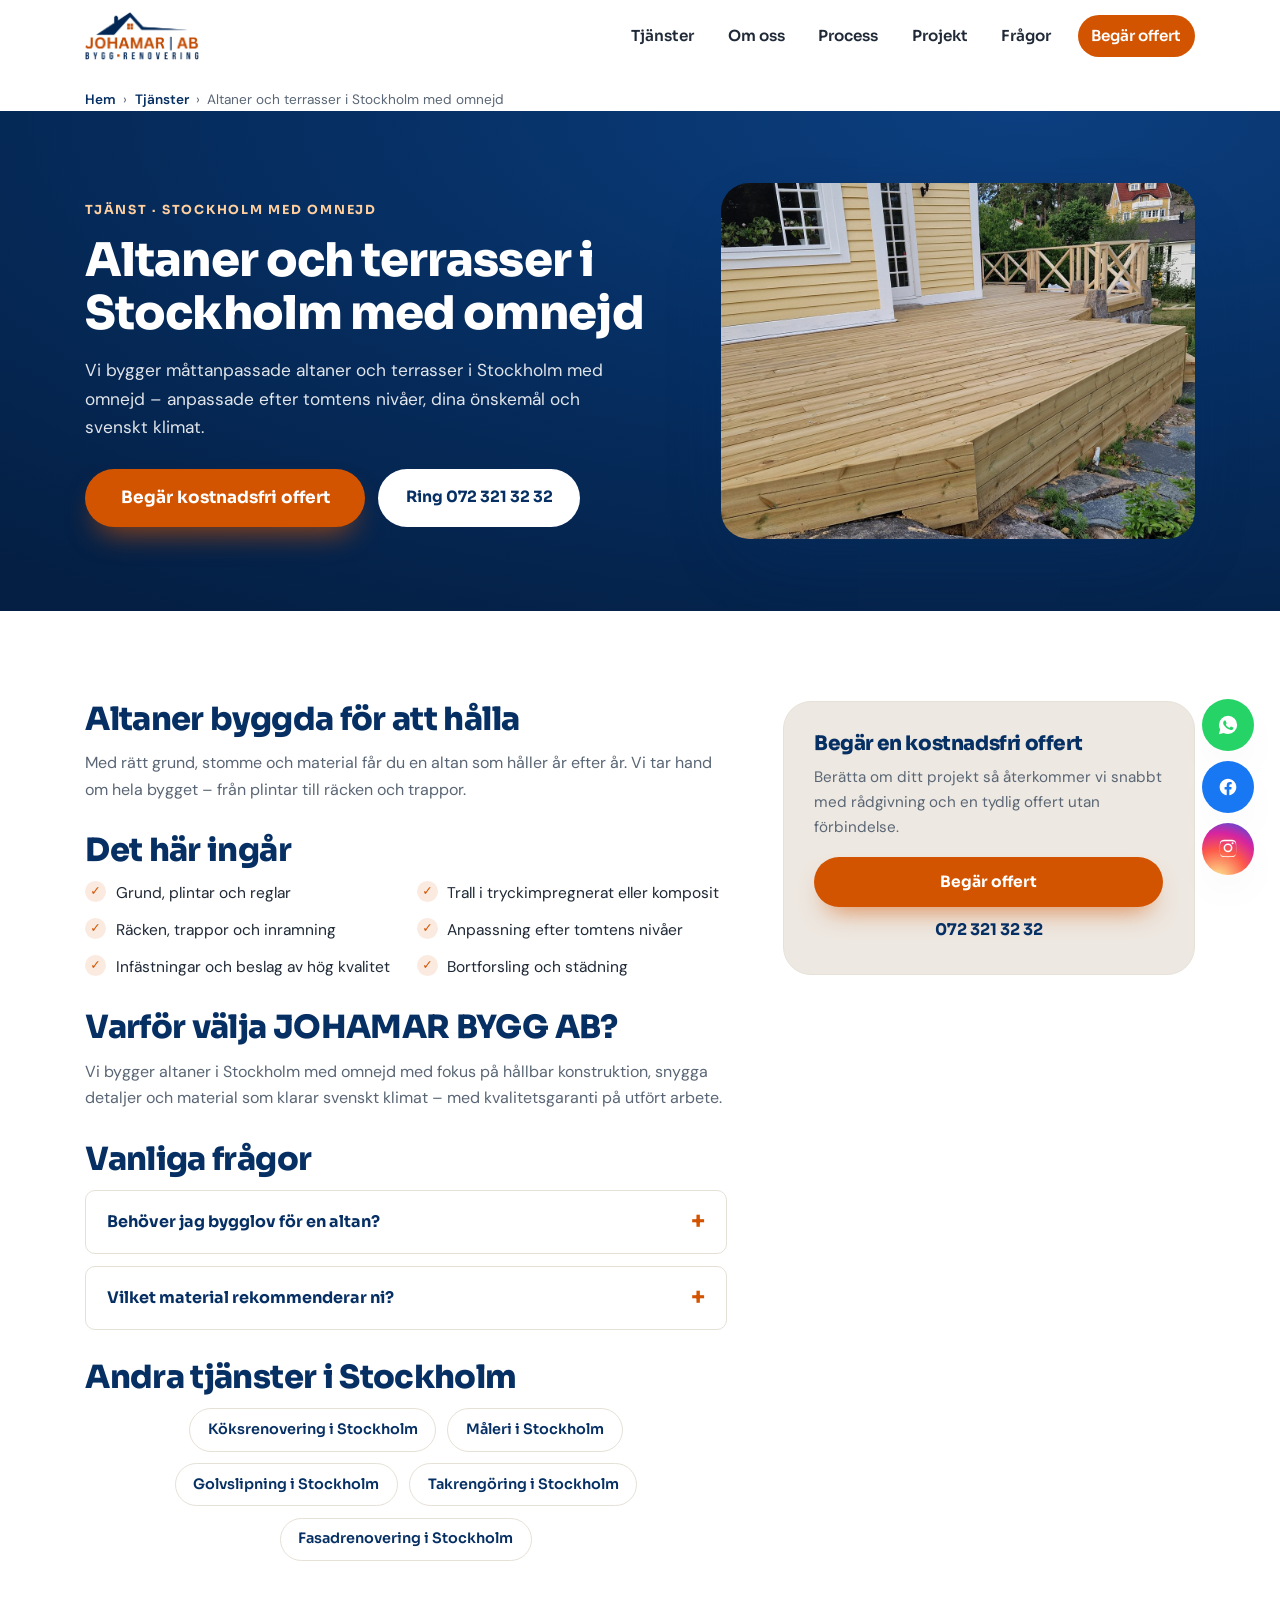
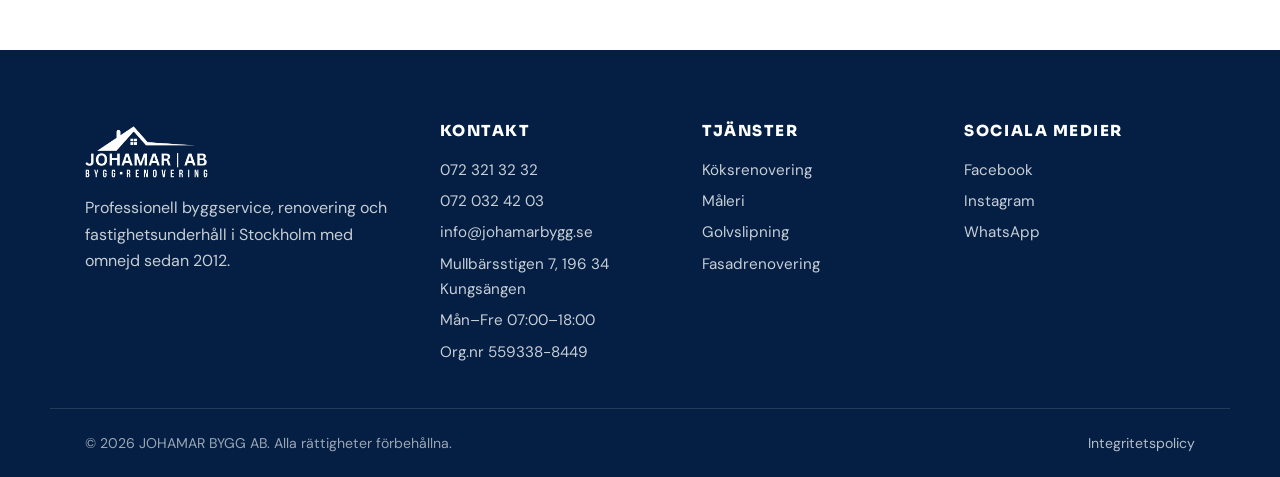
==== commit c55c55a4: "Förtroende & laglighet: ROT, F-skatt, försäkring, garanti, GDPR - Hero: ersätt påhittad Google-ratin" ====
--- a/altan-terrass-stockholm.html
+++ b/altan-terrass-stockholm.html
@@ -123,6 +123,7 @@
           <a href="mailto:info@johamarbygg.se">info@johamarbygg.se</a>
           <span>Mullbärsstigen 7, 196 34 Kungsängen</span>
           <span>Mån–Fre 07:00–18:00</span>
+          <span>Org.nr 559338-8449</span>
         </div>
         <div>
           <h2>Tjänster</h2>
@@ -140,6 +141,7 @@
       </div>
       <div class="container footer-bottom">
         <span>&copy; <span data-year></span> JOHAMAR BYGG AB. Alla rättigheter förbehållna.</span>
+        <a href="integritetspolicy.html">Integritetspolicy</a>
       </div>
     </footer>
 
--- a/styles.css
+++ b/styles.css
@@ -327,6 +327,13 @@
   font-size: clamp(2.1rem, 5.2vw, 3.5rem);
   margin-bottom: 1.1rem;
 }
+.hero-tagline {
+  font-family: var(--font-head);
+  font-weight: 600;
+  font-size: clamp(1.1rem, 2.4vw, 1.4rem);
+  color: #ffcf9e;
+  margin-bottom: 0.85rem;
+}
 .hero-lead {
   font-size: clamp(1.05rem, 2.2vw, 1.25rem);
   color: rgba(255, 255, 255, 0.9);
@@ -368,6 +375,37 @@
   list-style: none;
   padding: 0;
 }
+/* Förtroende-/garantibrickor i hero */
+.hero-trust {
+  display: flex;
+  flex-wrap: wrap;
+  gap: 0.6rem 0.7rem;
+  list-style: none;
+  padding: 0;
+  margin: 0.2rem 0 0.2rem;
+}
+.hero-trust li {
+  display: inline-flex;
+  align-items: center;
+  gap: 0.45rem;
+  font-size: 0.88rem;
+  font-weight: 600;
+  color: var(--white);
+  background: rgba(255, 255, 255, 0.1);
+  border: 1px solid rgba(255, 255, 255, 0.28);
+  border-radius: 999px;
+  padding: 0.45rem 0.9rem;
+}
+.hero-trust li::before {
+  content: "✓";
+  font-weight: 800;
+  color: #ffcf9e;
+}
+.hero-trust li.ht-rot {
+  background: var(--brand-2);
+  border-color: var(--brand-2);
+}
+.hero-trust li.ht-rot::before { color: var(--white); }
 .trust-row li {
   position: relative;
   padding-left: 1.4rem;
@@ -636,6 +674,76 @@
   max-width: 640px;
   margin: 0 auto 1.2rem;
 }
+
+/* ---------- Områden vi arbetar i (lokal SEO) ---------- */
+.areas-block {
+  margin-top: clamp(2.6rem, 5vw, 3.6rem);
+}
+.areas-intro {
+  max-width: 760px;
+  margin: 0 auto clamp(1.8rem, 4vw, 2.5rem);
+  text-align: center;
+}
+.areas-intro h2 {
+  font-size: clamp(1.6rem, 3.2vw, 2.2rem);
+  margin-bottom: 0.8rem;
+}
+.areas-intro p { color: var(--muted); }
+.areas-grid {
+  display: grid;
+  grid-template-columns: repeat(4, 1fr);
+  gap: 1.2rem;
+}
+.area-card {
+  background: var(--white);
+  border: 1px solid var(--line);
+  border-radius: var(--radius);
+  padding: 1.4rem 1.4rem 1.5rem;
+  transition: transform 320ms cubic-bezier(0.16, 1, 0.3, 1), box-shadow 320ms ease;
+}
+.area-card:hover { transform: translateY(-4px); box-shadow: var(--shadow); }
+.area-card h3 {
+  display: flex;
+  align-items: center;
+  gap: 0.5rem;
+  font-size: 1.05rem;
+  color: var(--brand);
+  margin-bottom: 0.9rem;
+}
+.area-card h3 svg { color: var(--brand-2); flex-shrink: 0; }
+.area-chips {
+  list-style: none;
+  padding: 0;
+  margin: 0;
+  display: flex;
+  flex-wrap: wrap;
+  gap: 0.45rem;
+}
+.area-chips li {
+  font-size: 0.85rem;
+  font-weight: 500;
+  color: var(--ink);
+  background: var(--bg-soft);
+  border: 1px solid var(--line);
+  border-radius: 999px;
+  padding: 0.3rem 0.72rem;
+}
+/* Markerat block – jobbar du utanför områdena? */
+.areas-cta {
+  margin-top: clamp(2rem, 4vw, 2.6rem);
+  display: flex;
+  flex-wrap: wrap;
+  align-items: center;
+  justify-content: center;
+  gap: 1rem 1.8rem;
+  text-align: center;
+  padding: clamp(1.6rem, 3vw, 2.2rem);
+  border-radius: var(--radius-lg);
+  background: radial-gradient(120% 140% at 80% 0%, #0c3f80 0%, var(--brand) 45%, var(--brand-dark) 100%);
+  color: var(--white);
+}
+.areas-cta p { color: rgba(255, 255, 255, 0.92); font-size: 1.05rem; }
+.areas-cta strong { color: var(--white); font-family: var(--font-head); font-weight: 700; }
 
 /* ---------- Process (mörk tidslinje) ---------- */
 .process-section {
@@ -963,11 +1071,18 @@
 }
 .footer-grid a:hover { color: #ffcf9e; }
 .footer-bottom {
+  display: flex;
+  flex-wrap: wrap;
+  align-items: center;
+  justify-content: space-between;
+  gap: 0.5rem 1.2rem;
   border-top: 1px solid rgba(255, 255, 255, 0.12);
   padding-block: 1.4rem;
   font-size: 0.88rem;
   color: rgba(255, 255, 255, 0.6);
 }
+.footer-bottom a { color: rgba(255, 255, 255, 0.7); }
+.footer-bottom a:hover { color: #ffcf9e; }
 
 /* ---------- Flytande knappar ---------- */
 .floating-actions {
@@ -1363,6 +1478,29 @@
   color: #a32020;
   font-size: 0.92rem;
 }
+/* GDPR-samtycke i formuläret */
+.form-consent {
+  grid-column: 1 / -1;
+  flex-direction: row;
+  align-items: flex-start;
+  gap: 0.6rem;
+  font-family: var(--font-body);
+  font-weight: 400;
+  font-size: 0.88rem;
+  color: var(--muted);
+}
+.contact-form .form-consent input[type="checkbox"] {
+  width: 18px;
+  height: 18px;
+  margin-top: 0.15rem;
+  padding: 0;
+  background: none;
+  border-radius: 4px;
+  accent-color: var(--brand-2);
+  flex-shrink: 0;
+}
+.form-consent a { color: var(--brand); font-weight: 600; text-decoration: underline; }
+.form-consent a:hover { color: var(--brand-2); }
 
 /* ---------- Projektgalleri ---------- */
 .projects-grid {
@@ -1698,6 +1836,7 @@
   .process-timeline::before { display: none; }
   .service-grid { grid-template-columns: repeat(2, 1fr); }
   .projects-grid { grid-template-columns: repeat(2, 1fr); }
+  .areas-grid { grid-template-columns: repeat(2, 1fr); }
   .sp-divider { display: none; }
   .lp-hero .container { grid-template-columns: 1fr; }
   .lp-layout { grid-template-columns: 1fr; }
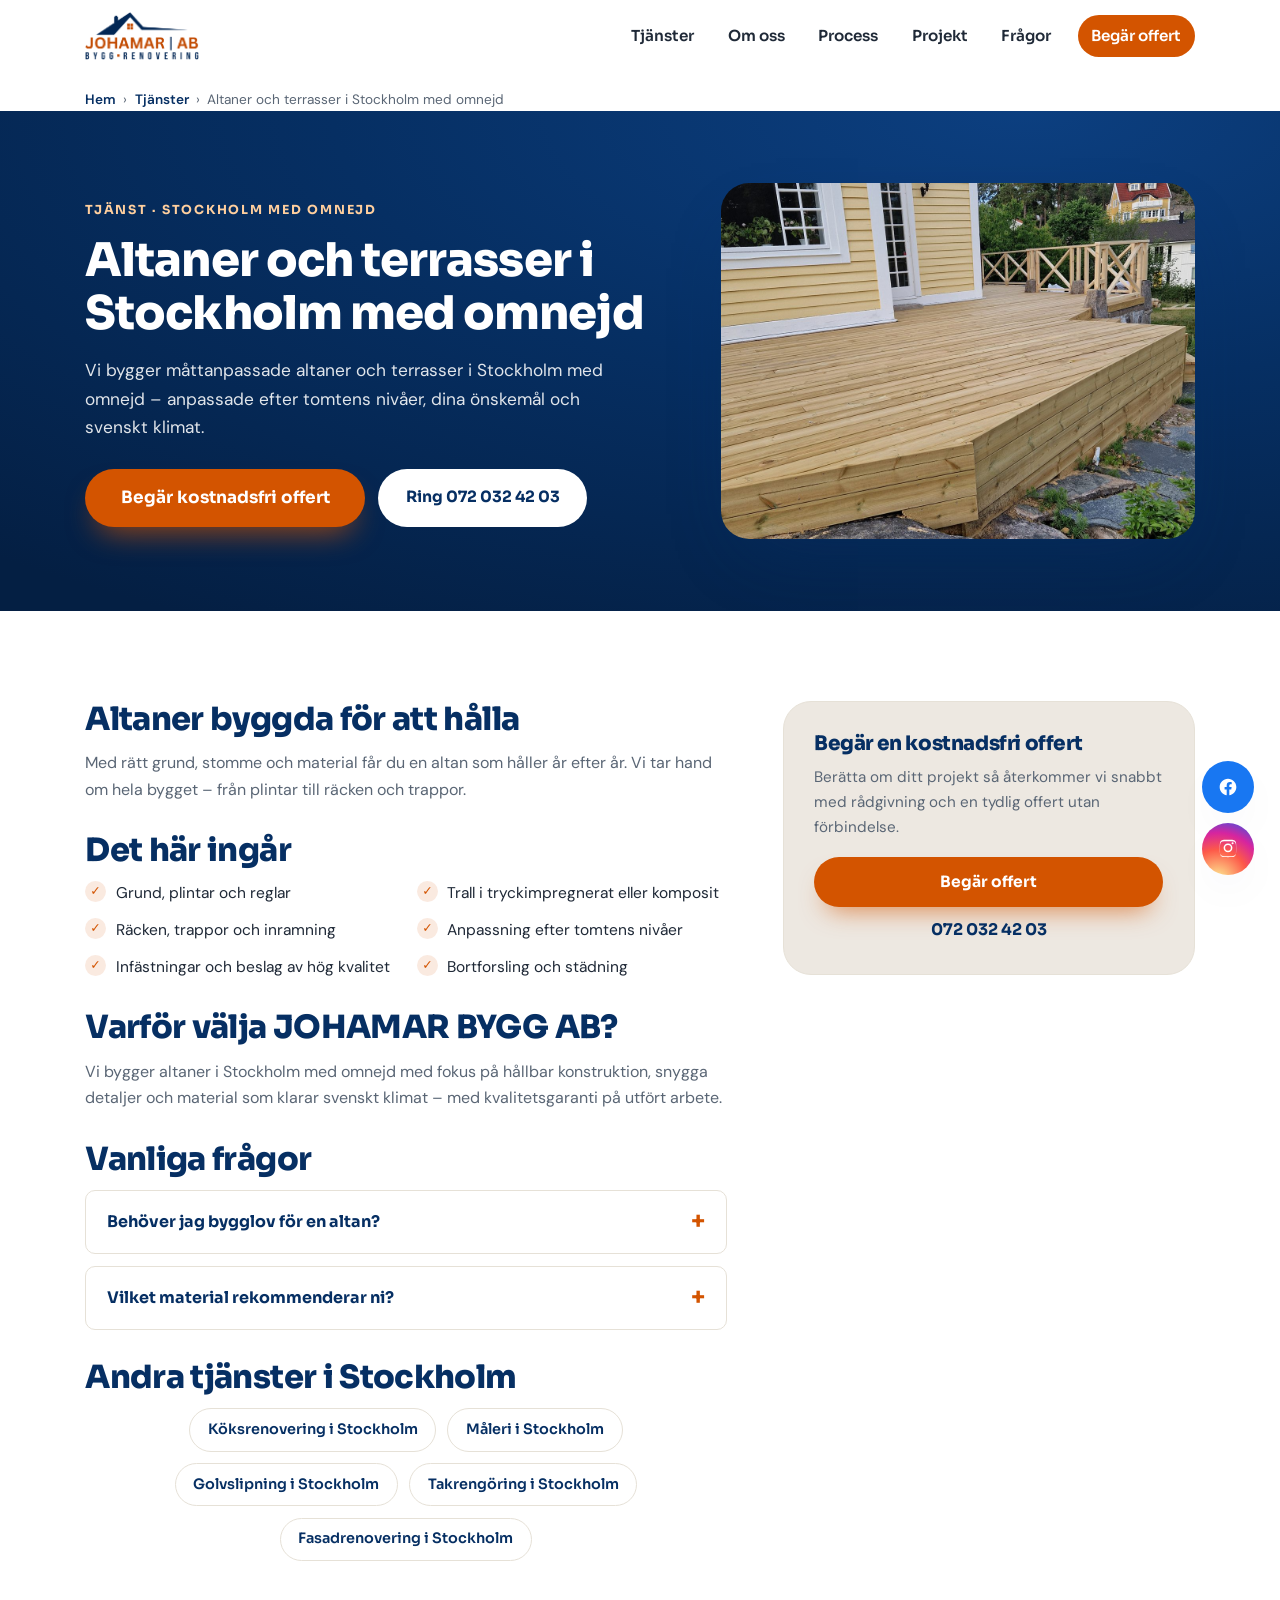
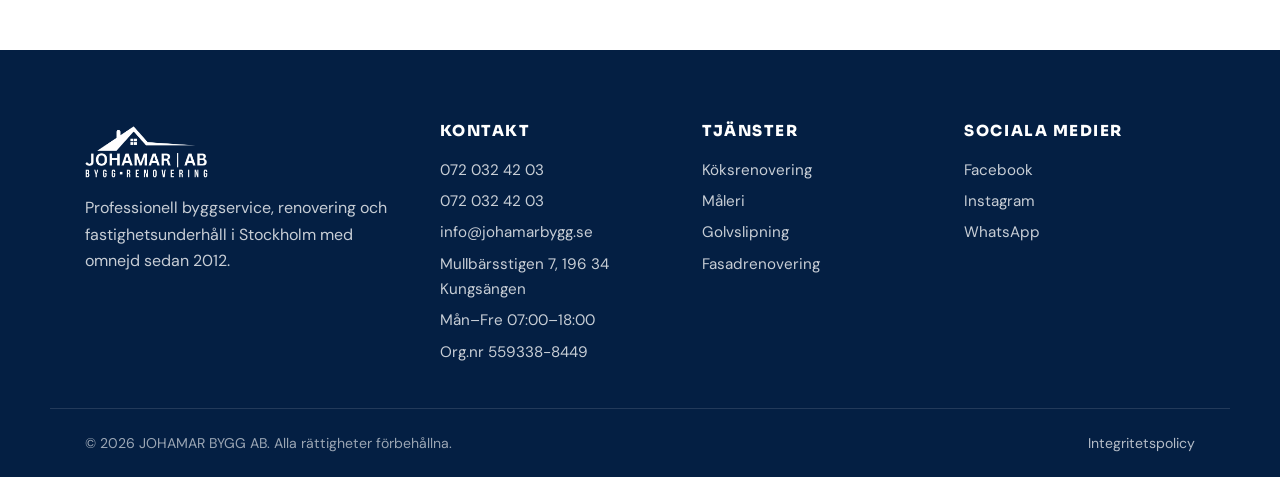
==== commit 2017e4ef: "9 mejoras SEO y UX: hero rewrite, trust strip, teléfono unificado, process 3 pasos - CAMBIO 1: teléf" ====
--- a/altan-terrass-stockholm.html
+++ b/altan-terrass-stockholm.html
@@ -1,4 +1,4 @@
-<!doctype html>
+﻿<!doctype html>
 <html lang="sv">
   <head>
     <meta charset="utf-8">
@@ -20,7 +20,7 @@
     <link rel="stylesheet" href="https://fonts.googleapis.com/css2?family=Sora:wght@600;700;800&family=DM+Sans:wght@400;500;600&display=swap">
     <link rel="stylesheet" href="styles.css">
     <script type="application/ld+json">
-    {"@context":"https://schema.org","@type":"Service","name":"Altaner och terrasser","serviceType":"Altaner och terrasser","description":"Altanbygge och terrasser i Stockholm med omnejd. Måttbyggda altaner i trä för svenskt klimat och lång hållbarhet. Begär kostnadsfri offert.","image":"https://johamarbygg.se/assets/projects/altan-terrass-stockholm.jpg","areaServed":["Stockholm","Stockholm med omnejd"],"provider":{"@type":"HomeAndConstructionBusiness","name":"JOHAMAR BYGG AB","telephone":"+46723213232","email":"info@johamarbygg.se","url":"https://johamarbygg.se/","address":{"@type":"PostalAddress","streetAddress":"Mullbärsstigen 7","postalCode":"196 34","addressLocality":"Kungsängen","addressCountry":"SE"}}}
+    {"@context":"https://schema.org","@type":"Service","name":"Altaner och terrasser","serviceType":"Altaner och terrasser","description":"Altanbygge och terrasser i Stockholm med omnejd. Måttbyggda altaner i trä för svenskt klimat och lång hållbarhet. Begär kostnadsfri offert.","image":"https://johamarbygg.se/assets/projects/altan-terrass-stockholm.jpg","areaServed":["Stockholm","Stockholm med omnejd"],"provider":{"@type":"HomeAndConstructionBusiness","name":"JOHAMAR BYGG AB","telephone":"+46720324203","email":"info@johamarbygg.se","url":"https://johamarbygg.se/","address":{"@type":"PostalAddress","streetAddress":"Mullbärsstigen 7","postalCode":"196 34","addressLocality":"Kungsängen","addressCountry":"SE"}}}
     </script>
     <script type="application/ld+json">
     {"@context":"https://schema.org","@type":"BreadcrumbList","itemListElement":[{"@type":"ListItem","position":1,"name":"Hem","item":"https://johamarbygg.se/"},{"@type":"ListItem","position":2,"name":"Tjänster","item":"https://johamarbygg.se/#tjanster"},{"@type":"ListItem","position":3,"name":"Altaner och terrasser i Stockholm med omnejd"}]}
@@ -65,7 +65,7 @@
             <p class="lp-hero-lead">Vi bygger måttanpassade altaner och terrasser i Stockholm med omnejd – anpassade efter tomtens nivåer, dina önskemål och svenskt klimat.</p>
             <div class="lp-hero-actions">
               <a class="btn btn-primary btn-lg" href="index.html#kontakt">Begär kostnadsfri offert</a>
-              <a class="btn btn-secondary" href="tel:+46723213232">Ring 072 321 32 32</a>
+              <a class="btn btn-secondary" href="tel:+46720324203">Ring 072 032 42 03</a>
             </div>
           </div>
           <div class="lp-hero-media">
@@ -102,7 +102,7 @@
             <h2>Begär en kostnadsfri offert</h2>
             <p>Berätta om ditt projekt så återkommer vi snabbt med rådgivning och en tydlig offert utan förbindelse.</p>
             <a class="btn btn-primary" href="index.html#kontakt">Begär offert</a>
-            <a class="lp-aside-phone" href="tel:+46723213232">072 321 32 32</a>
+            <a class="lp-aside-phone" href="tel:+46720324203">072 032 42 03</a>
           </aside>
         </div>
       </section>
@@ -118,7 +118,7 @@
         </div>
         <div>
           <h2>Kontakt</h2>
-          <a href="tel:+46723213232">072 321 32 32</a>
+          <a href="tel:+46720324203">072 032 42 03</a>
           <a href="tel:+46720324203">072 032 42 03</a>
           <a href="mailto:info@johamarbygg.se">info@johamarbygg.se</a>
           <span>Mullbärsstigen 7, 196 34 Kungsängen</span>
@@ -136,7 +136,7 @@
           <h2>Sociala medier</h2>
           <a href="https://www.facebook.com/profile.php?id=100091965529718" target="_blank" rel="noopener">Facebook</a>
           <a href="https://www.instagram.com/johamarbygg" target="_blank" rel="noopener">Instagram</a>
-          <a href="https://wa.me/46723213232" target="_blank" rel="noopener">WhatsApp</a>
+          <a href="https://wa.me/46720324203" target="_blank" rel="noopener">WhatsApp</a>
         </div>
       </div>
       <div class="container footer-bottom">
@@ -146,7 +146,7 @@
     </footer>
 
     <div class="floating-actions" aria-label="Snabbkontakt">
-      <a class="float-btn whatsapp" href="https://wa.me/46723213232" target="_blank" rel="noopener" aria-label="Kontakta oss på WhatsApp">
+      <a class="float-btn whatsapp" href="https://wa.me/46720324203" target="_blank" rel="noopener" aria-label="Kontakta oss på WhatsApp">
         <svg viewBox="0 0 24 24" width="22" height="22" aria-hidden="true" focusable="false"><path fill="currentColor" d="M12.04 2A9.93 9.93 0 0 0 2.1 11.94a9.82 9.82 0 0 0 1.34 4.96L2 22l5.25-1.38a9.94 9.94 0 0 0 4.79 1.22h.01A9.93 9.93 0 0 0 22 11.95 9.93 9.93 0 0 0 12.04 2Zm5.8 14.06c-.24.69-1.4 1.32-1.94 1.36-.5.05-.98.23-3.3-.69-2.78-1.1-4.55-3.96-4.69-4.14-.14-.18-1.13-1.5-1.13-2.86 0-1.36.71-2.03.97-2.31.24-.27.53-.34.71-.34l.51.01c.16.01.39-.06.6.46.24.58.81 2 .88 2.15.07.14.12.31.02.49-.09.18-.14.29-.27.45-.14.16-.29.36-.41.48-.14.14-.28.29-.12.57.16.27.71 1.17 1.53 1.9 1.05.94 1.94 1.23 2.21 1.37.27.14.43.12.59-.07.16-.18.68-.79.86-1.07.18-.27.36-.22.6-.13.24.09 1.55.73 1.81.86.27.14.45.2.51.31.07.11.07.64-.17 1.32Z"/></svg>
       </a>
       <a class="float-btn facebook" href="https://www.facebook.com/profile.php?id=100091965529718" target="_blank" rel="noopener" aria-label="Besök oss på Facebook">
--- a/styles.css
+++ b/styles.css
@@ -593,6 +593,26 @@
 }
 .stats-panel span { color: rgba(255, 255, 255, 0.82); font-size: 0.95rem; }
 
+/* ---------- Möt oss (team) ---------- */
+.team-layout {
+  display: grid;
+  grid-template-columns: 1.05fr 0.95fr;
+  gap: clamp(2rem, 5vw, 3.5rem);
+  align-items: center;
+}
+.team-media img {
+  width: 100%;
+  aspect-ratio: 3 / 2;
+  object-fit: cover;
+  border-radius: var(--radius-lg);
+  box-shadow: var(--shadow);
+}
+.team-text h2 {
+  font-size: clamp(1.6rem, 3.2vw, 2.2rem);
+  margin-bottom: 0.9rem;
+}
+.team-text p { color: var(--muted); margin-bottom: 1rem; }
+
 /* ---------- Fördelar ---------- */
 .benefit-grid {
   display: grid;
@@ -728,6 +748,11 @@
   border-radius: 999px;
   padding: 0.3rem 0.72rem;
 }
+.area-chips a {
+  color: var(--brand);
+  font-weight: 600;
+}
+.area-chips a:hover { color: var(--brand-2); text-decoration: underline; }
 /* Markerat block – jobbar du utanför områdena? */
 .areas-cta {
   margin-top: clamp(2rem, 4vw, 2.6rem);
@@ -1111,6 +1136,55 @@
 .float-btn.instagram {
   background: radial-gradient(circle at 30% 110%, #fdf497, #fd5949 45%, #d6249f 70%, #285aeb 100%);
 }
+/* Tillbaka till toppen-knapp (visas efter scroll, ovanför sociala knappar) */
+.float-btn.to-top {
+  background: var(--brand);
+  display: none;
+}
+.float-btn.to-top.is-visible {
+  display: inline-flex;
+  animation: fade-in 250ms ease;
+}
+.float-btn.to-top:hover { background: var(--brand-dark); }
+
+/* Fast CTA-rad i mobil (visas endast på små skärmar) */
+.mobile-cta { display: none; }
+.mcta-btn {
+  display: flex;
+  align-items: center;
+  justify-content: center;
+  gap: 0.45rem;
+  padding: 0.95rem 0.5rem;
+  font-family: var(--font-head);
+  font-weight: 700;
+  font-size: 0.98rem;
+  color: var(--white);
+}
+.mcta-call { background: var(--brand); }
+.mcta-quote { background: var(--brand-2); }
+
+/* Cookie-samtycke (visas endast om spårning är aktiverad) */
+.cookie-consent {
+  position: fixed;
+  left: 0;
+  right: 0;
+  bottom: 0;
+  z-index: 200;
+  display: flex;
+  flex-wrap: wrap;
+  align-items: center;
+  justify-content: center;
+  gap: 0.8rem 1.5rem;
+  padding: 1rem 1.2rem;
+  background: var(--brand-dark);
+  color: rgba(255, 255, 255, 0.92);
+  font-size: 0.9rem;
+  box-shadow: 0 -8px 24px -10px rgba(0, 0, 0, 0.45);
+}
+.cookie-consent p { margin: 0; max-width: 640px; }
+.cookie-consent a { color: #ffcf9e; text-decoration: underline; }
+.cookie-actions { display: flex; gap: 0.6rem; flex-shrink: 0; }
+.cookie-consent .btn { padding: 0.6rem 1.2rem; font-size: 0.9rem; }
 
 /* ---------- Reveal on scroll ---------- */
 .reveal {
@@ -1158,50 +1232,7 @@
 .g-stars { color: #fbbc05; letter-spacing: 1px; }
 .g-text strong { color: var(--brand); }
 
-/* ---------- Scroll-indikator ---------- */
-.scroll-indicator {
-  position: absolute;
-  left: 50%;
-  bottom: 1.4rem;
-  transform: translateX(-50%);
-  display: inline-flex;
-  flex-direction: column;
-  align-items: center;
-  gap: 0.5rem;
-  color: rgba(255, 255, 255, 0.85);
-  font-size: 0.72rem;
-  text-transform: uppercase;
-  letter-spacing: 0.18em;
-  font-family: var(--font-head);
-  font-weight: 600;
-}
-.scroll-arrow {
-  width: 22px;
-  height: 34px;
-  border: 2px solid rgba(255, 255, 255, 0.65);
-  border-radius: 12px;
-  position: relative;
-}
-.scroll-arrow::before {
-  content: "";
-  position: absolute;
-  left: 50%;
-  top: 7px;
-  width: 4px;
-  height: 7px;
-  background: var(--white);
-  border-radius: 2px;
-  transform: translateX(-50%);
-  animation: scroll-dot 1.6s ease-in-out infinite;
-}
-@keyframes scroll-dot {
-  0% { opacity: 0; transform: translate(-50%, 0); }
-  40% { opacity: 1; }
-  80% { opacity: 0; transform: translate(-50%, 12px); }
-  100% { opacity: 0; }
-}
 @media (prefers-reduced-motion: reduce) {
-  .scroll-arrow::before { animation: none; }
   .proc-icon, .proc-icon svg { transition: none; }
   .proc-step:hover .proc-icon { transform: none; }
   .proc-step:hover .proc-icon svg { transform: none; }
@@ -1335,7 +1366,12 @@
 }
 .review-cta strong { display: block; font-family: var(--font-head); color: var(--brand); font-size: 1.1rem; }
 .review-cta span { color: var(--muted); font-size: 0.92rem; }
-.review-cta .btn { margin-left: auto; }
+.review-cta-actions {
+  margin-left: auto;
+  display: flex;
+  flex-wrap: wrap;
+  gap: 0.6rem;
+}
 
 /* ---------- Kontaktdetaljer ---------- */
 .contact-details {
@@ -1828,16 +1864,104 @@
   color: var(--brand);
 }
 
+/* ---------- Telefon i header (nav-phone) ---------- */
+.nav-phone {
+  display: inline-flex;
+  align-items: center;
+  gap: 0.4rem;
+  font-size: 0.875rem;
+  font-weight: 700;
+  color: var(--brand);
+  white-space: nowrap;
+  padding: 0.35rem 0.9rem;
+  border: 1.5px solid var(--brand);
+  border-radius: var(--radius-sm);
+  transition: color var(--transition), background var(--transition), border-color var(--transition);
+  order: 2;
+}
+.nav-phone:hover { background: var(--brand); color: var(--white); }
+
+/* ---------- Trust badges strip (under hero) ---------- */
+.trust-strip {
+  background: var(--brand);
+  padding: 0.9rem 0;
+}
+.trust-strip-list {
+  display: flex;
+  flex-wrap: wrap;
+  justify-content: center;
+  gap: 0.5rem 1.8rem;
+}
+.trust-strip-item {
+  display: flex;
+  align-items: center;
+  gap: 0.45rem;
+  color: var(--white);
+  font-size: 0.875rem;
+  font-weight: 600;
+}
+.ts-icon { font-size: 1.1rem; line-height: 1; }
+
+/* ---------- Om Oss – rättslig info ---------- */
+.om-oss-legal {
+  font-size: 0.82rem;
+  color: var(--muted);
+  font-weight: 500;
+  margin-top: 0.15rem;
+  letter-spacing: 0.01em;
+}
+
+/* ---------- Process steg – ring-länk ---------- */
+.proc-cta {
+  display: inline-block;
+  margin-top: 0.7rem;
+  font-size: 0.875rem;
+  font-weight: 700;
+  color: #ff9a55;
+  text-decoration: underline;
+  text-underline-offset: 3px;
+}
+.proc-cta:hover { color: #ffb880; }
+.process-3step { grid-template-columns: repeat(3, 1fr); }
+
+/* ---------- WhatsApp knapp med text ---------- */
+.floating-actions { display: flex; flex-direction: column; align-items: flex-end; }
+.float-btn.whatsapp {
+  width: auto;
+  min-width: 52px;
+  height: 52px;
+  border-radius: 26px;
+  padding: 0 1rem 0 0.75rem;
+  gap: 0.45rem;
+  justify-content: flex-start;
+  opacity: 0;
+  transform: translateX(24px);
+  pointer-events: none;
+  transition: opacity 400ms ease, transform 400ms ease, background var(--transition), scale 200ms ease;
+}
+.float-btn.whatsapp.is-revealed {
+  opacity: 1;
+  transform: translateX(0);
+  pointer-events: auto;
+}
+.wa-label {
+  font-size: 0.8rem;
+  font-weight: 700;
+  white-space: nowrap;
+  color: var(--white);
+}
+
 /* ---------- Responsivt ---------- */
 @media (max-width: 900px) {
   .stats-grid { grid-template-columns: repeat(2, 1fr); gap: 1.8rem 1rem; }
-  .review-cta .btn { margin-left: 0; }
+  .review-cta-actions { margin-left: 0; }
   .process-timeline { grid-template-columns: repeat(2, 1fr); gap: 2.5rem 1.5rem; }
   .process-timeline::before { display: none; }
   .service-grid { grid-template-columns: repeat(2, 1fr); }
   .projects-grid { grid-template-columns: repeat(2, 1fr); }
   .areas-grid { grid-template-columns: repeat(2, 1fr); }
   .sp-divider { display: none; }
+  .team-layout { grid-template-columns: 1fr; }
   .lp-hero .container { grid-template-columns: 1fr; }
   .lp-layout { grid-template-columns: 1fr; }
   .lp-aside { position: static; }
@@ -1849,6 +1973,7 @@
 }
 
 @media (max-width: 900px) {
+  .nav-phone { display: none; }
   .nav-toggle { display: flex; }
   .nav-menu {
     position: absolute;
@@ -1877,6 +2002,23 @@
   .hero-actions .btn { flex: 1 1 auto; }
 }
 
+@media (max-width: 760px) {
+  .mobile-cta {
+    display: grid;
+    grid-template-columns: 1fr 1fr;
+    position: fixed;
+    left: 0;
+    right: 0;
+    bottom: 0;
+    z-index: 95;
+    box-shadow: 0 -6px 20px -8px rgba(6, 47, 99, 0.3);
+  }
+  /* lyft de runda knapparna ovanför CTA-raden */
+  .floating-actions { bottom: calc(clamp(0.9rem, 3vw, 1.6rem) + 60px); }
+  /* utrymme så raden inte täcker sidfoten */
+  body { padding-bottom: 58px; }
+}
+
 @media (max-width: 520px) {
   .footer-grid { grid-template-columns: 1fr; }
   .process-timeline { grid-template-columns: 1fr; }
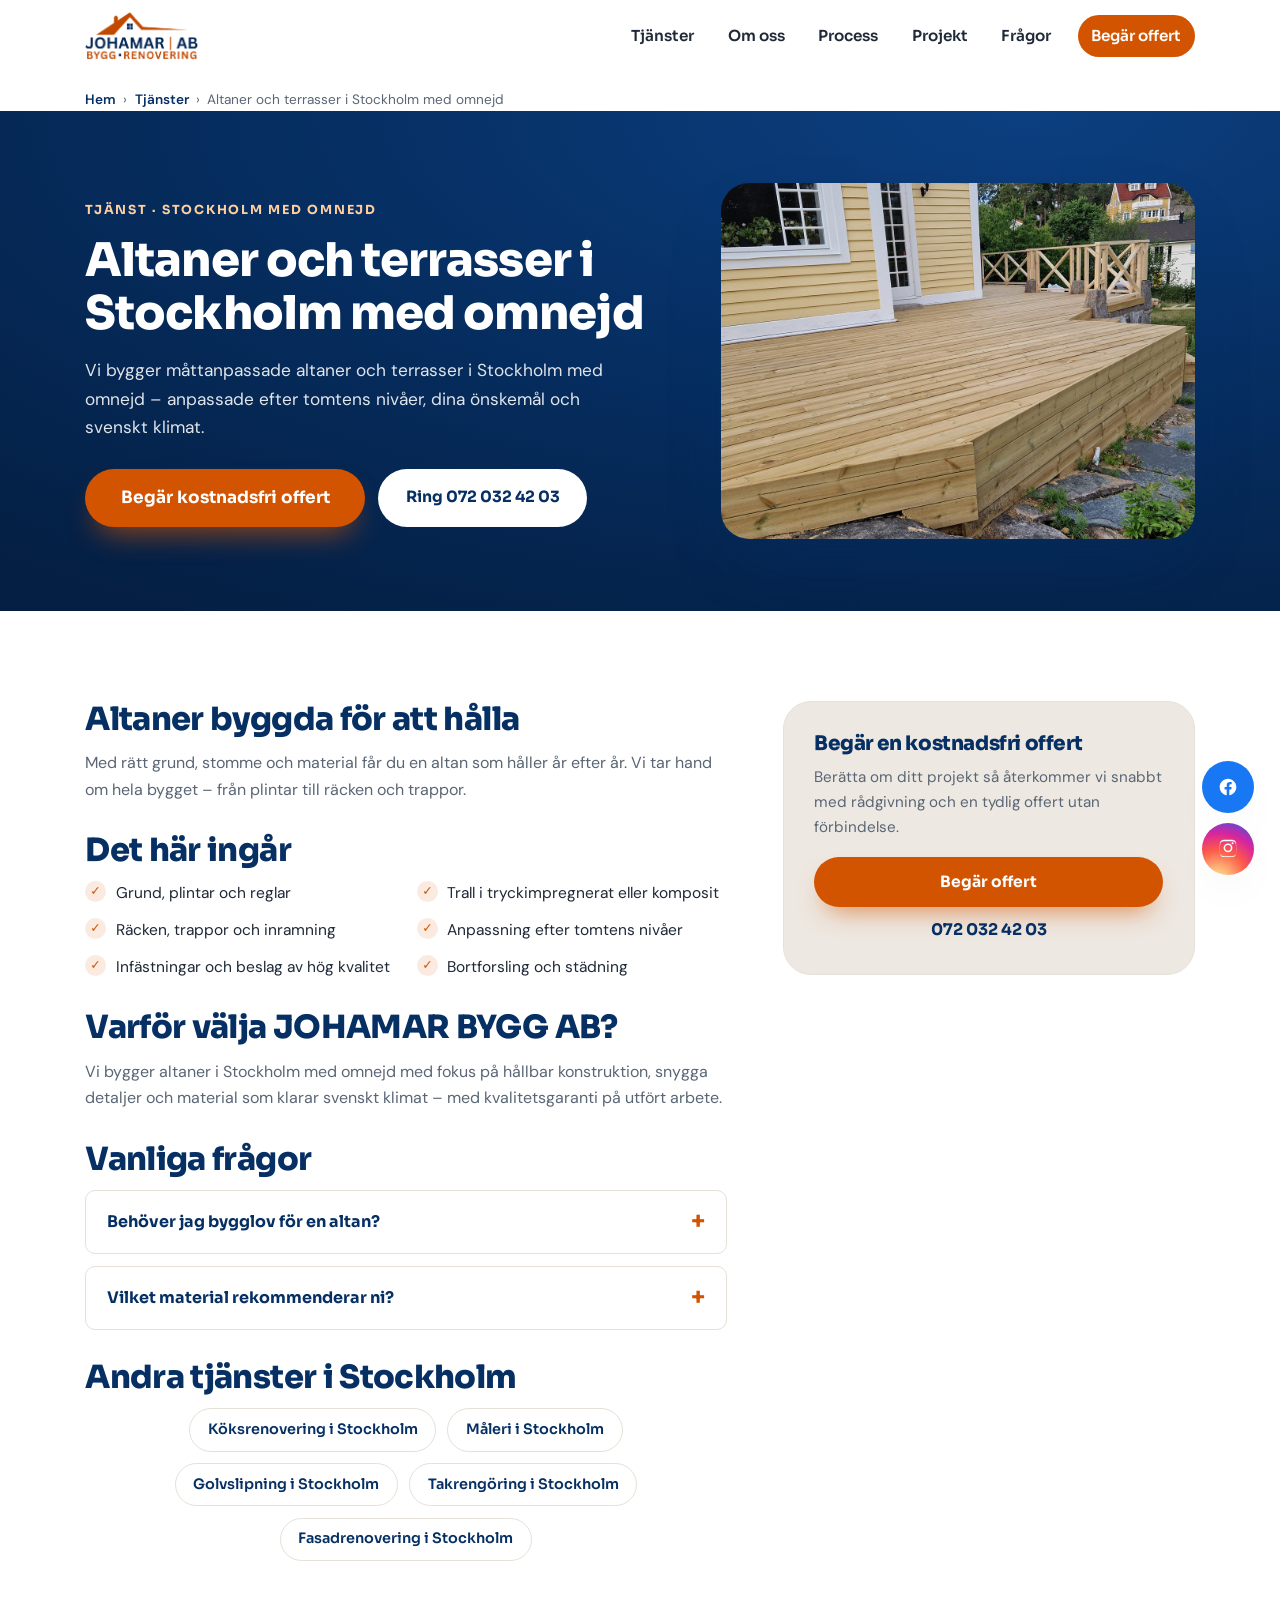
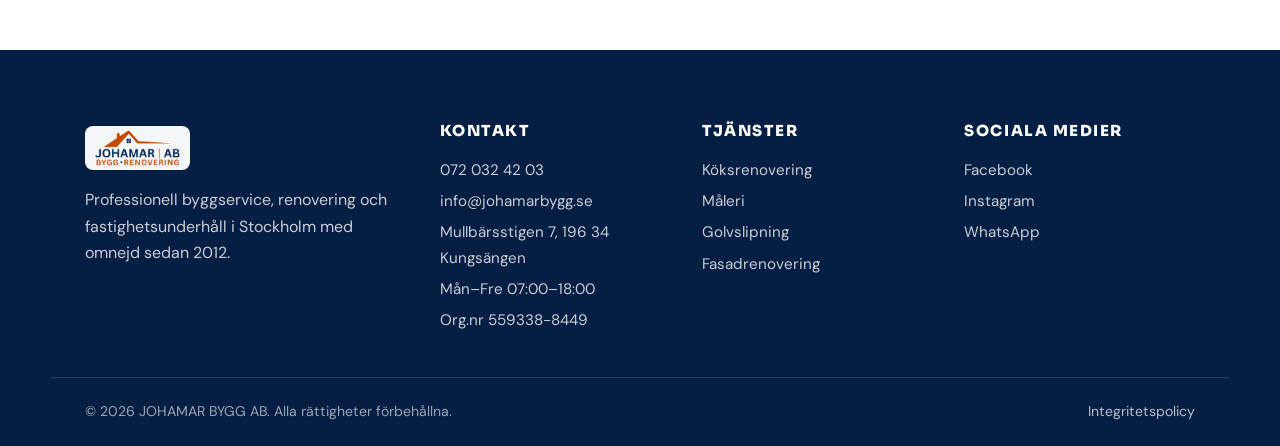
==== commit c1e2a800: "Reemplazar logo: logo-johamar-nuevo.png en todos los archivos HTML - Extraído de 'JOHAMAR AB Nuevo.z" ====
--- a/altan-terrass-stockholm.html
+++ b/altan-terrass-stockholm.html
@@ -32,7 +32,7 @@
     <header class="site-header" data-header>
       <nav class="nav container" aria-label="Huvudmeny">
         <a class="brand" href="index.html" aria-label="JOHAMAR BYGG AB startsida">
-          <img class="brand-logo" src="assets/logo-johamar-full.png" alt="JOHAMAR BYGG AB – Bygg & Renovering logotyp" width="190" height="80">
+          <img class="brand-logo" src="assets/logo-johamar-nuevo.png" alt="JOHAMAR BYGG AB logotyp" width="190" height="80">
         </a>
         <button class="nav-toggle" type="button" aria-label="Öppna meny" aria-expanded="false" aria-controls="nav-menu" data-nav-toggle>
           <span></span><span></span><span></span>
@@ -112,13 +112,12 @@
       <div class="container footer-grid">
         <div>
           <a class="brand footer-brand" href="index.html" aria-label="JOHAMAR BYGG AB startsida">
-            <img class="brand-logo footer-logo" src="assets/logo-johamar-full.png" alt="JOHAMAR BYGG AB – Bygg & Renovering logotyp" width="190" height="80">
+            <img class="brand-logo footer-logo" src="assets/logo-johamar-nuevo.png" alt="JOHAMAR BYGG AB logotyp" width="190" height="80">
           </a>
           <p>Professionell byggservice, renovering och fastighetsunderhåll i Stockholm med omnejd sedan 2012.</p>
         </div>
         <div>
           <h2>Kontakt</h2>
-          <a href="tel:+46720324203">072 032 42 03</a>
           <a href="tel:+46720324203">072 032 42 03</a>
           <a href="mailto:info@johamarbygg.se">info@johamarbygg.se</a>
           <span>Mullbärsstigen 7, 196 34 Kungsängen</span>
--- a/styles.css
+++ b/styles.css
@@ -1074,10 +1074,11 @@
 }
 .footer-brand { color: var(--white); margin-bottom: 0.9rem; }
 .footer-logo {
-  height: 52px;
+  height: 44px;
   width: auto;
-  /* gör den tvåfärgade loggan vit på mörk bakgrund */
-  filter: brightness(0) invert(1);
+  background: rgba(255, 255, 255, 0.96);
+  border-radius: 8px;
+  padding: 4px 10px;
 }
 .site-footer h2 {
   font-size: 0.95rem;
